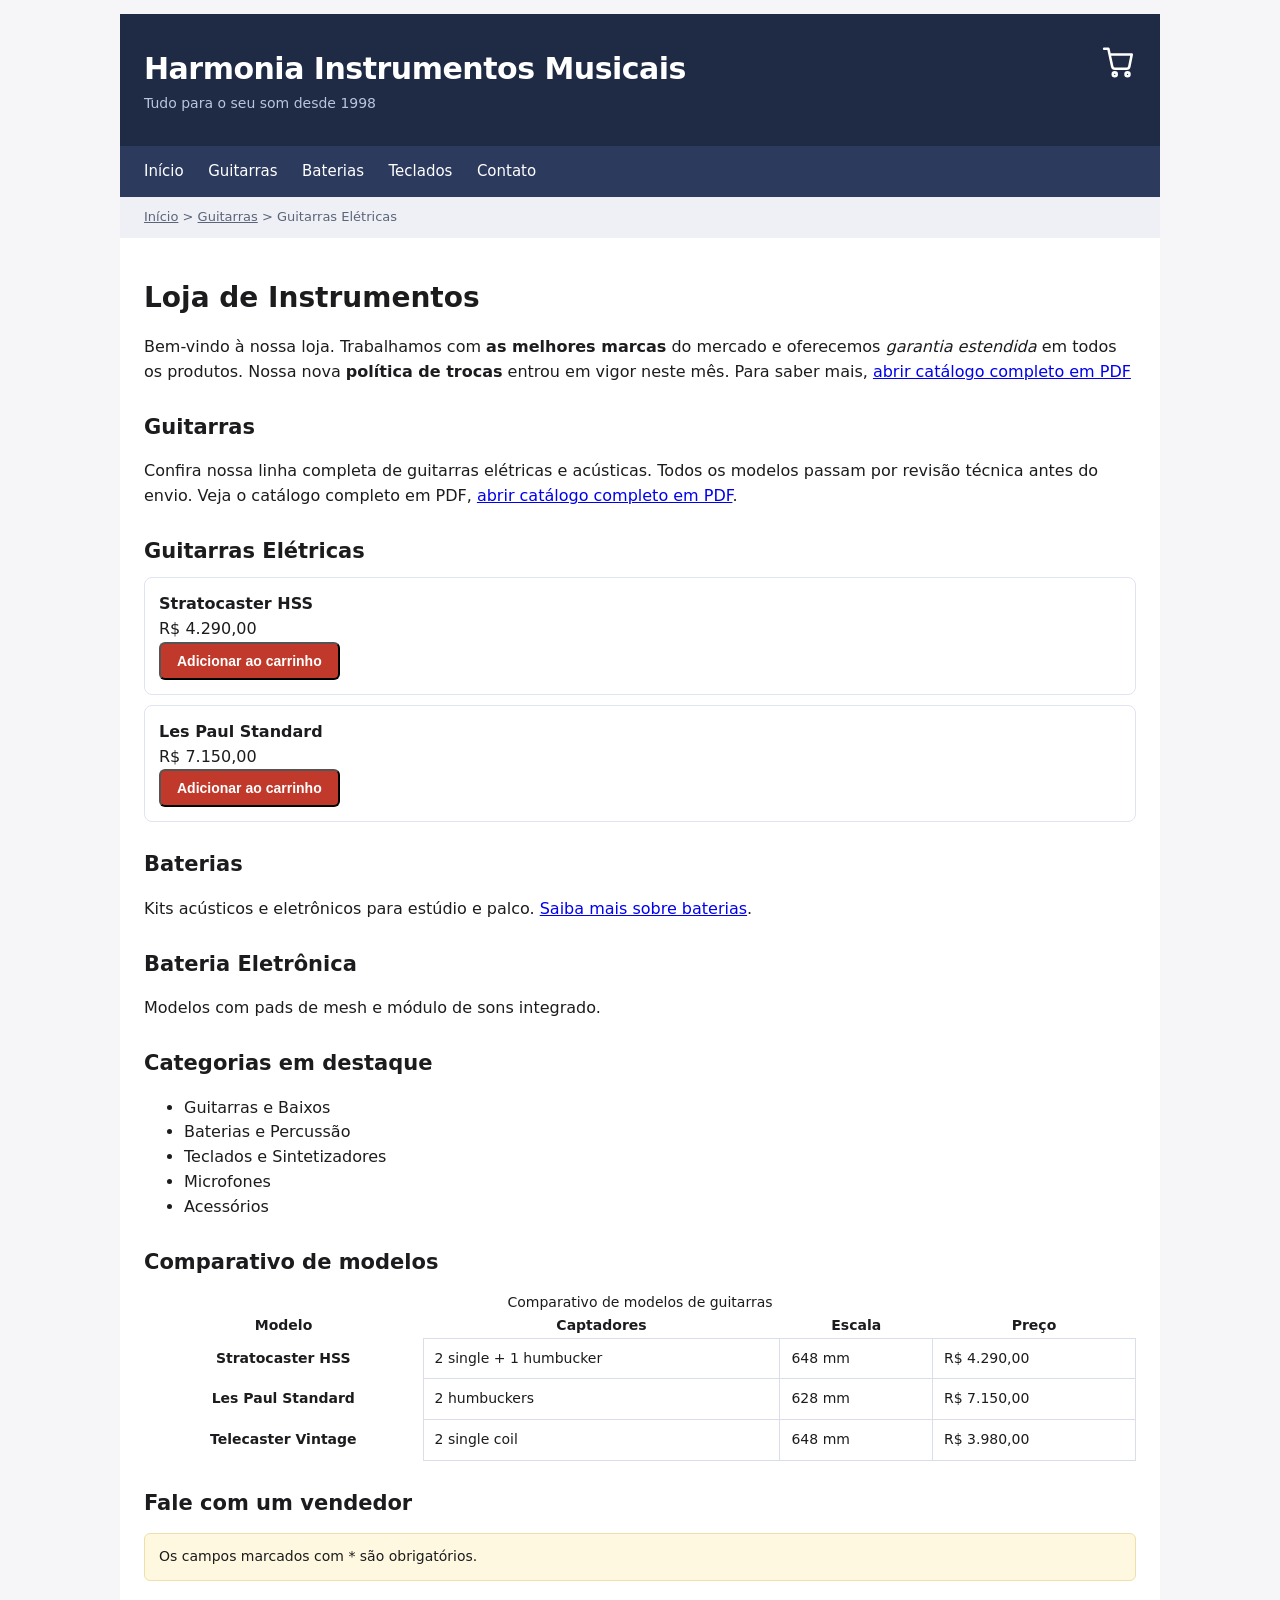
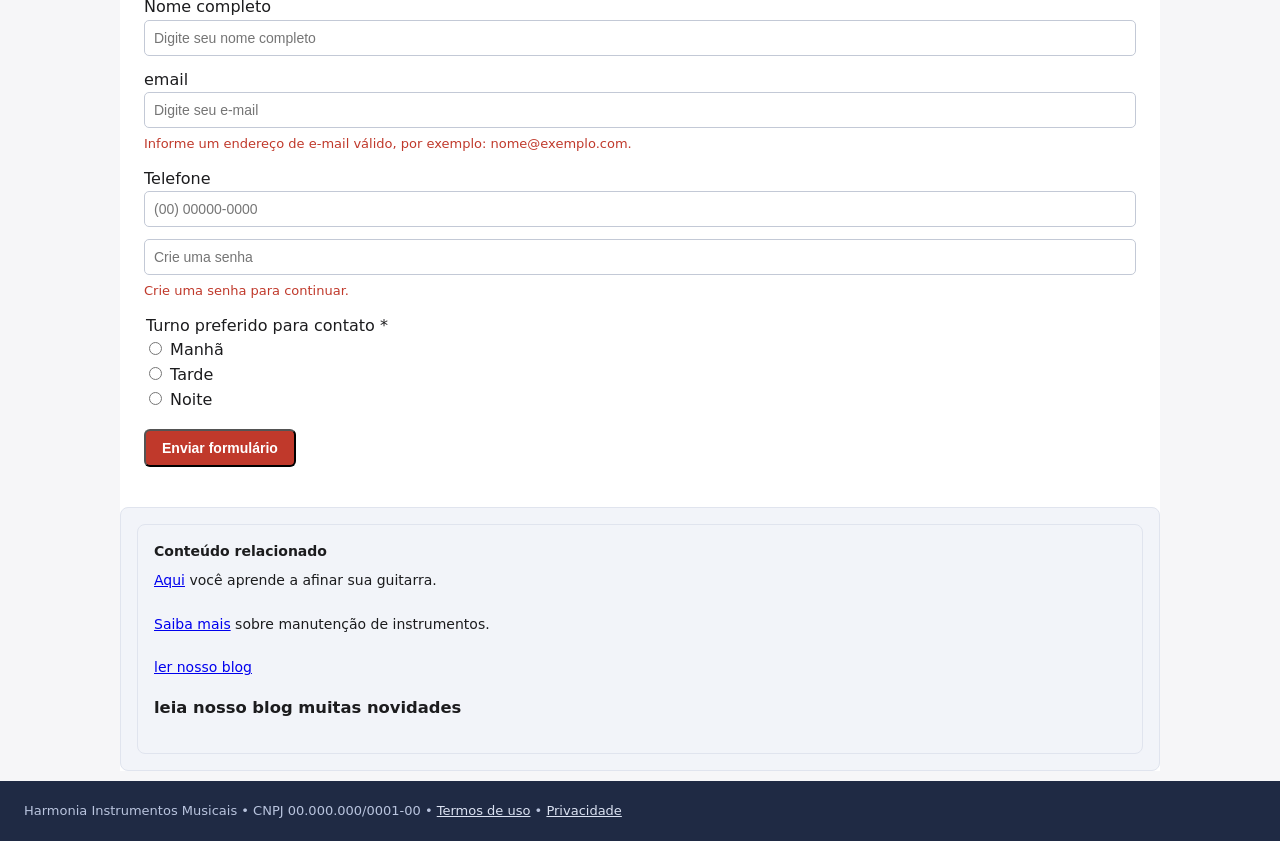
==== index.html @ 81b9721d "Update index.html" ====
<!DOCTYPE html>
<html lang="pt-BR">
<head>
<meta charset="utf-8">
<meta name="viewport" content="width=device-width, initial-scale=1">
<title>Harmonia Instrumentos Musicais</title>
<style>
  * { box-sizing: border-box; }
  body { margin:0; font-family: system-ui, "Segoe UI", Arial, sans-serif; color:#1c1c1e; background:#f6f6f8; line-height:1.55; }
  .wrap { max-width: 1040px; margin: 0 auto; background:#fff; }
  #topo { background:#1f2a44; color:#fff; padding:18px 24px; }
  .titulo-principal { font-size: 30px; font-weight: 800; letter-spacing:-.5px; }
  .subtitulo { color:#b9c4de; font-size:14px; }
  #menu { background:#2c3a5e; padding:10px 24px; }
  #menu span a { color:#fff; text-decoration:none; margin-right:20px; font-size:15px; display:inline-block; padding:4px 0; }
  #menu span a:hover { text-decoration:underline; }
  #trilha { padding:10px 24px; font-size:13px; color:#5b6478; background:#eef0f5; }
  #trilha a { color:#5b6478; }
  #miolo { display:flex; gap:28px; padding:24px; align-items:flex-start; }
  #conteudo { flex:1 1 auto; min-width:0; }
  .lateral { flex:0 0 250px; background:#f2f4f9; border:1px solid #e0e4ee; padding:16px; border-radius:8px; font-size:14px; }
  .h1-falso { font-size:28px; font-weight:800; margin:0 0 6px; }
  h3, h2, h6 { margin: 26px 0 10px; }
  h3 { font-size:21px; }
  h2 { font-size:21px; }
  h6 { font-size:17px; font-weight:700; }
  .cartao { border:1px solid #e0e4ee; border-radius:8px; padding:14px; margin:10px 0; }
  .botao { display:inline-block; background:#c0392b; color:#fff; padding:9px 16px; border-radius:6px; cursor:pointer; font-weight:600; font-size:14px; }
  table { border-collapse: collapse; width:100%; margin:14px 0; font-size:14px; }
  td { border:1px solid #d9dee9; padding:9px 11px; }
  .layout td { border:none; padding:0; vertical-align: top; }
  .cab { background:#eef0f5; font-weight:700; }
  input[type=text], input[type=email], input[type=password] { width:100%; padding:9px; border:1px solid #c3c9d6; border-radius:5px; margin-bottom:12px; font-size:14px; }
  .erro { color:#c0392b; font-size:13px; margin:-6px 0 12px; }
  #rodape { background:#1f2a44; color:#b9c4de; padding:20px 24px; font-size:13px; margin-top:10px; }
  #rodape a { color:#dbe2f2; }
  .aviso { background:#fff8e1; border:1px solid #f0dfa8; padding:12px 14px; border-radius:6px; font-size:14px; }
</style>
</head>
<body>

<div class="wrap">

<table class="layout" width="100%">
<tr>
<td>
  <header id="topo">
    <table class="layout" width="100%">
      <tr>
        <td>
          <div class="titulo-principal">Harmonia Instrumentos Musicais</div>
          <div class="subtitulo">Tudo para o seu som desde 1998</div>
        </td>
        <td align="right">
          <a href="carrinho.html">
  <img src="data:image/svg+xml,%3Csvg%20xmlns%3D%22http%3A%2F%2Fwww.w3.org%2F2000%2Fsvg%22%20viewBox%3D%220%200%2024%2024%22%20fill%3D%22none%22%20stroke%3D%22%23ffffff%22%20stroke-width%3D%221.8%22%20stroke-linecap%3D%22round%22%20stroke-linejoin%3D%22round%22%3E%3Ccircle%20cx%3D%229%22%20cy%3D%2220%22%20r%3D%221.4%22%2F%3E%3Ccircle%20cx%3D%2218%22%20cy%3D%2220%22%20r%3D%221.4%22%2F%3E%3Cpath%20d%3D%22M1.5%202h3l2.7%2012.4a2%202%200%200%200%202%201.6h8.1a2%202%200%200%200%202-1.6L21%206H6%22%2F%3E%3C%2Fsvg%3E" width="34" height="34" alt="Ir para o carrinho de compras">
</a>
        </td>
      </tr>
    </table>
  </header>

  <nav id="menu" aria-label="Navegação principal">
    <span><a href="index.html">Início</a></span>
    <span><a href="guitarras.html">Guitarras</a></span>
    <span><a href="baterias.html">Baterias</a></span>
    <span><a href="teclados.html">Teclados</a></span>
    <span><a href="contato.html">Contato</a></span>
  </nav>

  <nav id="trilha" aria-label="Trilha de navegação">
    <a href="index.html">Início</a> &gt; <a href="guitarras.html">Guitarras</a> &gt; Guitarras Elétricas
  </nav>
</td>
</tr>
</table>

<main id="miolo">
  <div id="conteudo">

    <h1 class="h1-falso">Loja de Instrumentos</h1>

<p>
  Bem-vindo à nossa loja. Trabalhamos com <strong>as melhores marcas</strong> do mercado e oferecemos
  <em>garantia estendida</em> em todos os produtos. Nossa nova
  <strong>política de trocas</strong> entrou em vigor neste mês.
  Para saber mais, <a href="catalogo.pdf" target="_blank">abrir catálogo completo em PDF</a>
</p>

<h2>Guitarras</h2>

<p>
  Confira nossa linha completa de guitarras elétricas e acústicas. Todos os modelos passam por
  revisão técnica antes do envio. Veja o catálogo completo em PDF,
  <a href="catalogo.pdf" target="_blank">abrir catálogo completo em PDF</a>.
</p>

<h3>Guitarras Elétricas</h3>

    <div class="cartao">
      <b>Stratocaster HSS</b><br>
      R$ 4.290,00<br>
      <button type="button" class="botao" onclick="adicionarCarrinho(101)">
  Adicionar ao carrinho
</button>
    </div>

    <div class="cartao">
      <b>Les Paul Standard</b><br>
      R$ 7.150,00<br>
      <button type="button" class="botao" onclick="adicionarCarrinho(102)">
  Adicionar ao carrinho
</button>
    </div>

    <h2>Baterias</h2>

<p>
  Kits acústicos e eletrônicos para estúdio e palco.
  <a href="baterias.html">Saiba mais sobre baterias</a>.
</p>

<h3>Bateria Eletrônica</h3>

<p>Modelos com pads de mesh e módulo de sons integrado.</p>

<h2>Categorias em destaque</h2>

    <ul class="lista-falsa">
  <li>Guitarras e Baixos</li>
  <li>Baterias e Percussão</li>
  <li>Teclados e Sintetizadores</li>
  <li>Microfones</li>
  <li>Acessórios</li>
</ul>

   <h2>Comparativo de modelos</h2>

    <table>
  <caption>Comparativo de modelos de guitarras</caption>
  <thead>
    <tr>
      <th scope="col">Modelo</th>
      <th scope="col">Captadores</th>
      <th scope="col">Escala</th>
      <th scope="col">Preço</th>
    </tr>
  </thead>
  <tbody>
      <tr>
  <th scope="row">Stratocaster HSS</th>
  <td>2 single + 1 humbucker</td>
  <td>648 mm</td>
  <td>R$ 4.290,00</td>
</tr>
      <tr>
  <th scope="row">Les Paul Standard</th>
  <td>2 humbuckers</td>
  <td>628 mm</td>
  <td>R$ 7.150,00</td>
</tr>

<tr>
  <th scope="row">Telecaster Vintage</th>
  <td>2 single coil</td>
  <td>648 mm</td>
  <td>R$ 3.980,00</td>
</tr>
    </tbody>
</table>

    <h2>Fale com um vendedor</h2>

    <p class="aviso">
  Os campos marcados com <span aria-hidden="true">*</span> são obrigatórios.
</p>
    <form action="/enviar" method="post">

      <label for="nome">Nome completo</label>
<input
  type="text"
  id="nome"
  name="nome"
  placeholder="Digite seu nome completo"
  required
>
     <label for="email">email</label>
<input
  type="email"
  id="email"
  name="email"
  placeholder="Digite seu e-mail"
  required
  aria-describedby="erro-email"
>

<div class="erro" id="erro-email">
  Informe um endereço de e-mail válido, por exemplo: nome@exemplo.com.
</div>
      <label for="telefone">Telefone</label>
<input
  type="text"
  id="telefone"
  name="telefone"
  placeholder="(00) 00000-0000"
>
<input
  type="password"
  id="senha"
  name="senha"
  placeholder="Crie uma senha"
  required
  aria-describedby="erro-senha"
>

<div class="erro" id="erro-senha">
  Crie uma senha para continuar.
</div>

      <legend>Turno preferido para contato *</legend>

  <label>
    <input type="radio" name="turno" id="manha" value="manha" required>
    Manhã
  </label>

  <br>

  <label>
    <input type="radio" name="turno" id="tarde" value="tarde">
    Tarde
  </label>

  <br>

  <label>
    <input type="radio" name="turno" id="noite" value="noite">
    Noite
  </label>
</fieldset>


      <p>
  <button type="submit" class="botao">Enviar formulário</button>
</p>

    </form>

  </main>

  <aside class="lateral">
    <aside class="lateral">
    <div style="font-weight:700; margin-bottom:8px;">Conteúdo relacionado</div>
    <a href="afinacao.html">Aqui</a> você aprende a afinar sua guitarra.<br><br>
    <a href="manutencao.html">Saiba mais</a> sobre manutenção de instrumentos.<br><br>
    <a href="blog.html" target="_blank">ler nosso blog</a><h1>leia nosso blog muitas novidades</h1>
     
  </aside>

</div>

</div>

<div id="rodape">
  Harmonia Instrumentos Musicais &bull; CNPJ 00.000.000/0001-00 &bull;
  <a href="termos.html">Termos de uso</a> &bull;
  <a href="privacidade.html">Privacidade</a>
</div>

</div>

</body>
</html>
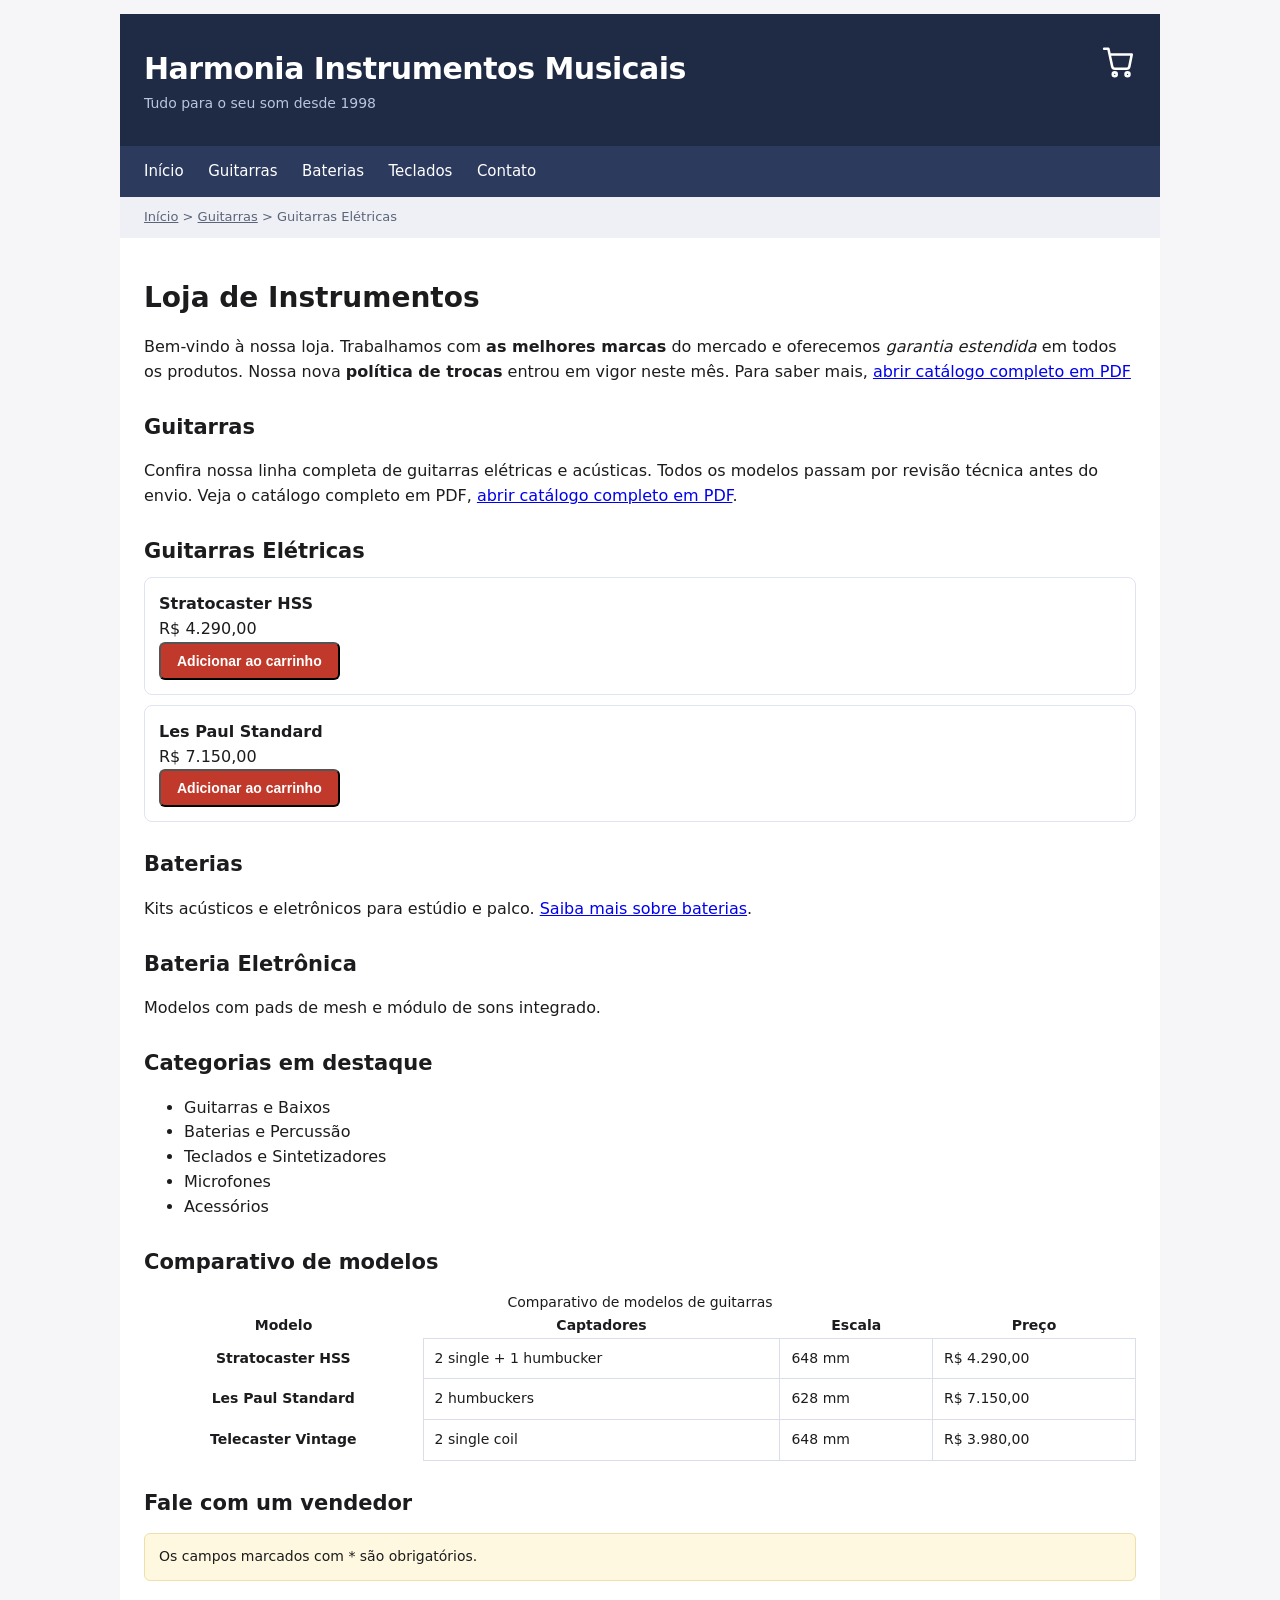
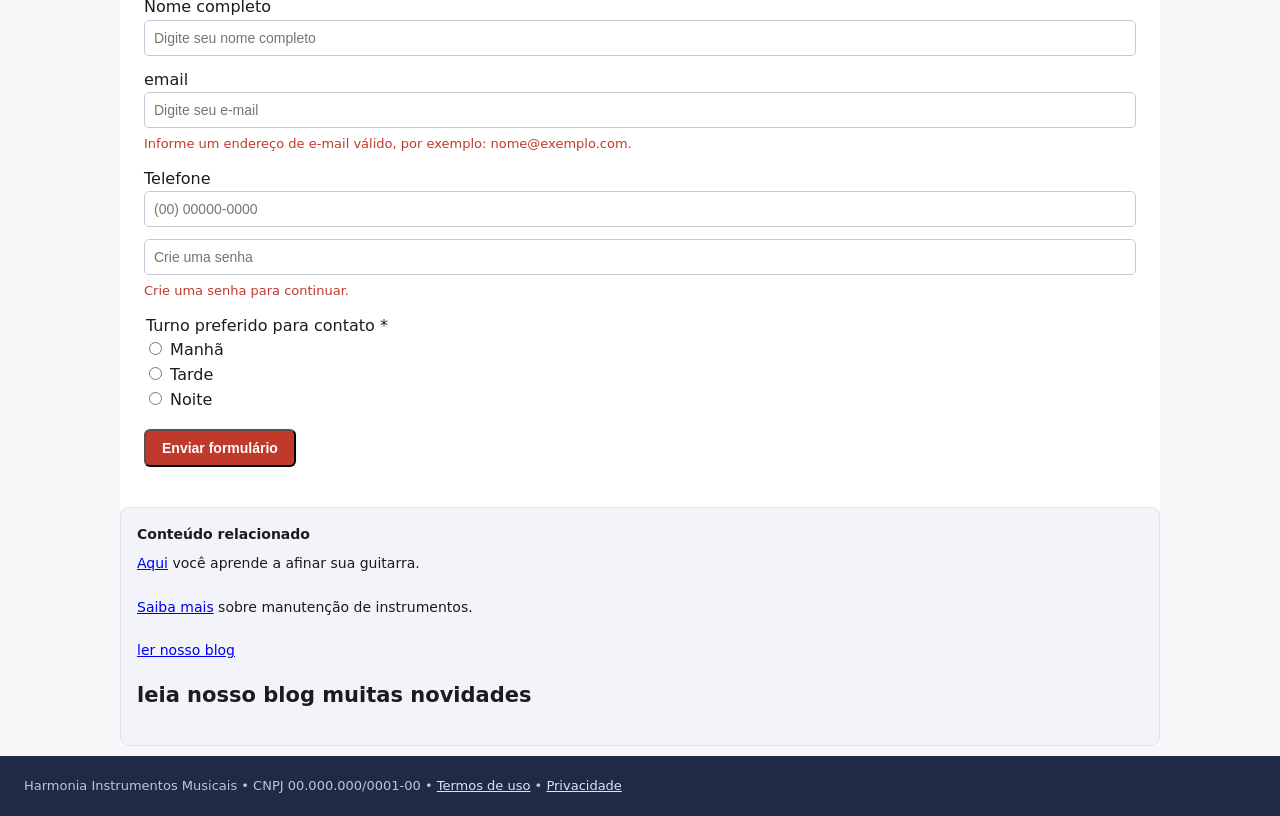
==== commit 2a525f2f: "Update index.html" ====
--- a/index.html
+++ b/index.html
@@ -249,7 +249,6 @@
   </main>
 
   <aside class="lateral">
-    <aside class="lateral">
     <div style="font-weight:700; margin-bottom:8px;">Conteúdo relacionado</div>
     <a href="afinacao.html">Aqui</a> você aprende a afinar sua guitarra.<br><br>
     <a href="manutencao.html">Saiba mais</a> sobre manutenção de instrumentos.<br><br>
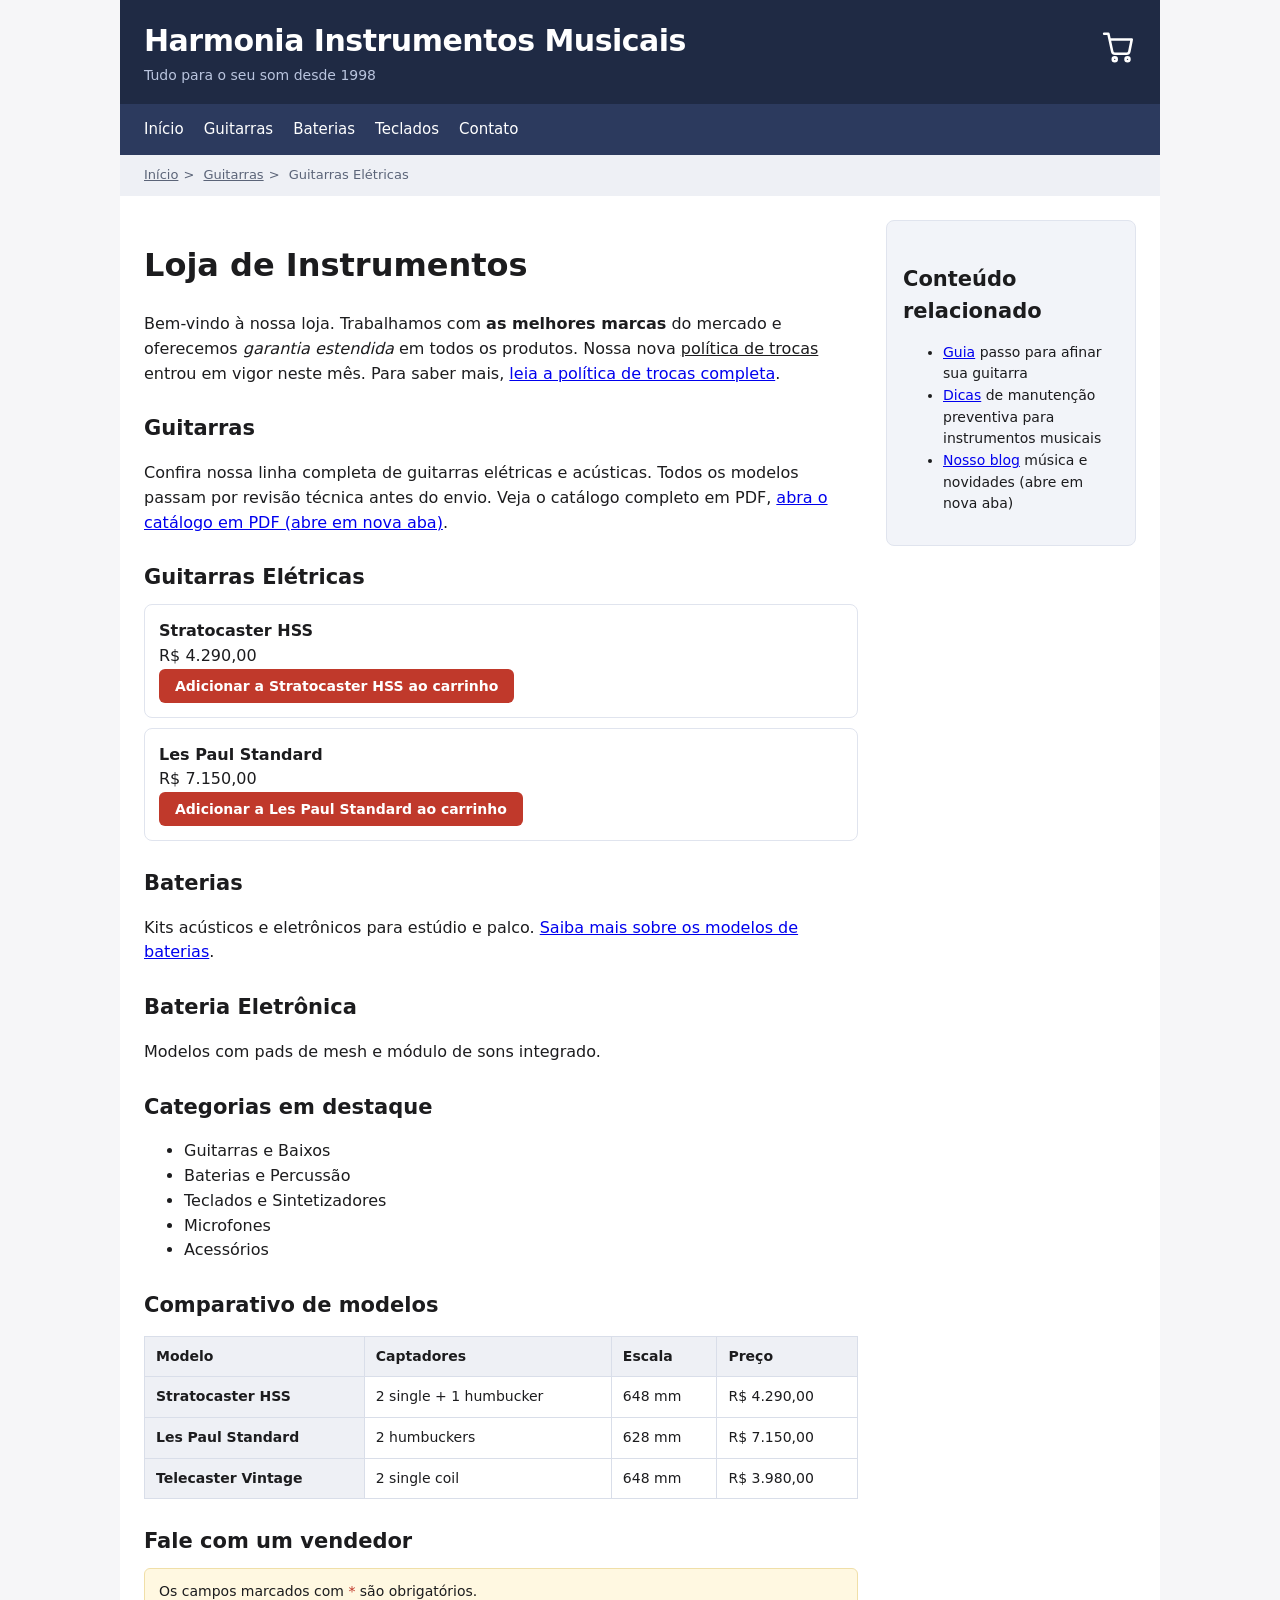
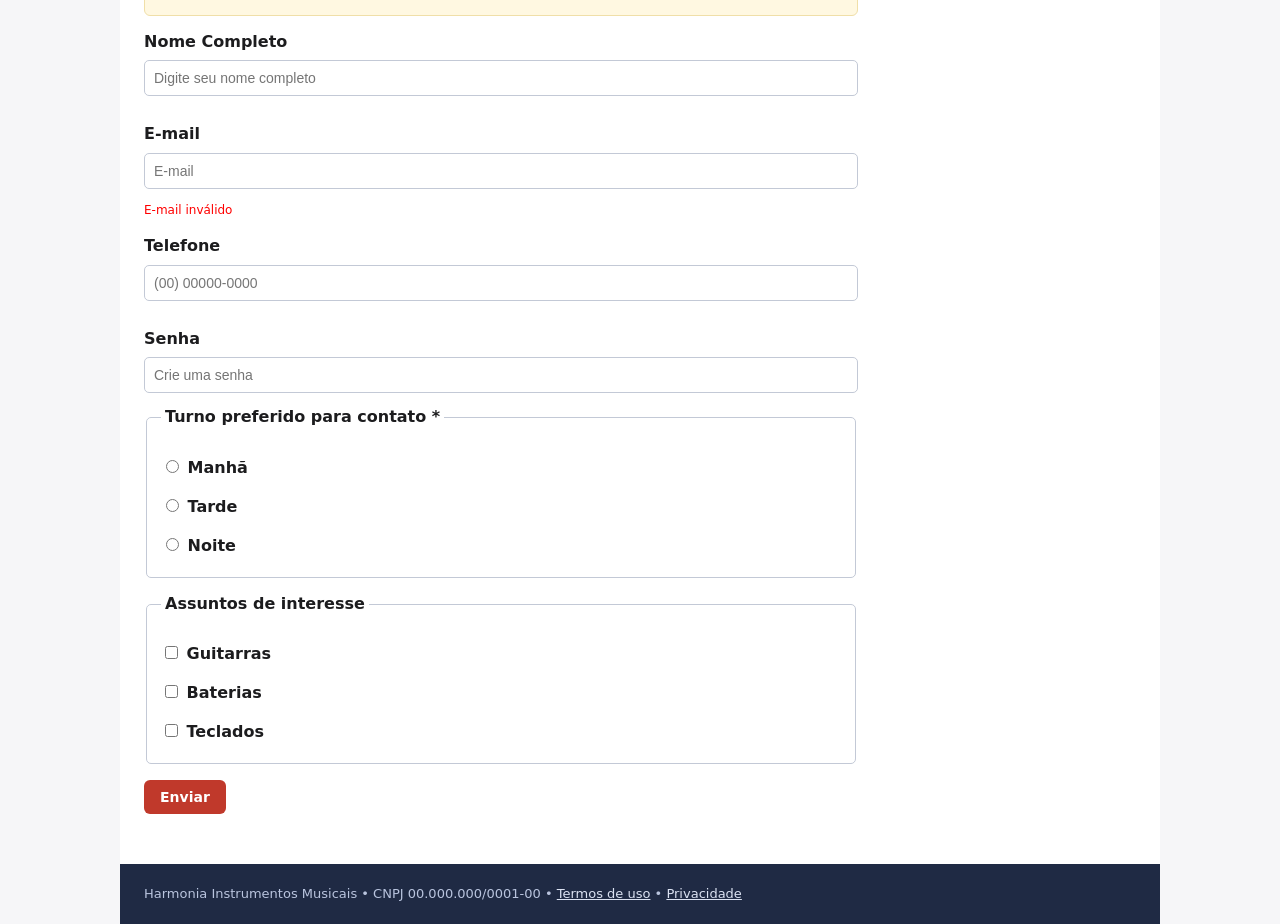
==== commit 8460f1ea: "mudança geral" ====
--- a/index.html
+++ b/index.html
@@ -7,13 +7,22 @@
 <style>
   * { box-sizing: border-box; }
   body { margin:0; font-family: system-ui, "Segoe UI", Arial, sans-serif; color:#1c1c1e; background:#f6f6f8; line-height:1.55; }
+  .skip-link { position:absolute; left:-9999px; top:0; background:#1f2a44; color:#fff; padding:10px 16px; z-index:100; border-radius:0 0 6px 0; }
+  .skip-link:focus { left: 10px; background: #fff; color: #000; padding: 10px 16px; z-index: 1000; border: 2px solid #000;}
+  .topo-flex { display: flex; justify-content: space-between; align-items: center; }
+  #menu ul { list-style: none; margin: 0; padding: 0; display: flex; flex-wrap: wrap; }
+  #menu li { margin-right: 20px; }
+  #trilha ol { list-style: none; margin: 0; padding: 0; display: flex; flex-wrap: wrap; }
+  #trilha li + li::before { content: " > "; padding: 0 5px; color: #5b6478; }
+  th, td { border:1px solid #d9dee9; padding:9px 11px; text-align:left; }
+  th.cab { background:#eef0f5; font-weight:700; }
   .wrap { max-width: 1040px; margin: 0 auto; background:#fff; }
   #topo { background:#1f2a44; color:#fff; padding:18px 24px; }
   .titulo-principal { font-size: 30px; font-weight: 800; letter-spacing:-.5px; }
   .subtitulo { color:#b9c4de; font-size:14px; }
   #menu { background:#2c3a5e; padding:10px 24px; }
-  #menu span a { color:#fff; text-decoration:none; margin-right:20px; font-size:15px; display:inline-block; padding:4px 0; }
-  #menu span a:hover { text-decoration:underline; }
+  #menu a { color: #fff; text-decoration: none; font-size: 15px; display: inline-block; padding: 4px 0; }
+  #menu a:hover { text-decoration: underline; }
   #trilha { padding:10px 24px; font-size:13px; color:#5b6478; background:#eef0f5; }
   #trilha a { color:#5b6478; }
   #miolo { display:flex; gap:28px; padding:24px; align-items:flex-start; }
@@ -25,246 +34,211 @@
   h2 { font-size:21px; }
   h6 { font-size:17px; font-weight:700; }
   .cartao { border:1px solid #e0e4ee; border-radius:8px; padding:14px; margin:10px 0; }
-  .botao { display:inline-block; background:#c0392b; color:#fff; padding:9px 16px; border-radius:6px; cursor:pointer; font-weight:600; font-size:14px; }
+  .botao { display:inline-block; background:#c0392b; color:#fff; padding:9px 16px; border-radius:6px; cursor:pointer; font-weight:600; font-size:14px; border: none; font-family: inherit; }
   table { border-collapse: collapse; width:100%; margin:14px 0; font-size:14px; }
   td { border:1px solid #d9dee9; padding:9px 11px; }
-  .layout td { border:none; padding:0; vertical-align: top; }
   .cab { background:#eef0f5; font-weight:700; }
   input[type=text], input[type=email], input[type=password] { width:100%; padding:9px; border:1px solid #c3c9d6; border-radius:5px; margin-bottom:12px; font-size:14px; }
   .erro { color:#c0392b; font-size:13px; margin:-6px 0 12px; }
   #rodape { background:#1f2a44; color:#b9c4de; padding:20px 24px; font-size:13px; margin-top:10px; }
   #rodape a { color:#dbe2f2; }
   .aviso { background:#fff8e1; border:1px solid #f0dfa8; padding:12px 14px; border-radius:6px; font-size:14px; }
+  ul.produtos-lista { list-style: none; padding: 0; margin: 0; }
+  label { font-weight:600; margin:14px 0 6px; display:block; }
+  fieldset { border:1px solid #c3c9d6; border-radius:5px; padding:12px 14px; margin-bottom:14px; }
+  legend { font-weight:600; padding:0 4px; }
+  .erro-msg { color: red; font-size: 12px; display: none; }
+  input:invalid + .erro-msg { display: block }
+
 </style>
 </head>
 <body>
 
+<a class="skip-link" href="#conteudo-principal">Pular para o conteúdo principal</a>
+
 <div class="wrap">
-
-<table class="layout" width="100%">
-<tr>
-<td>
   <header id="topo">
-    <table class="layout" width="100%">
-      <tr>
-        <td>
-          <div class="titulo-principal">Harmonia Instrumentos Musicais</div>
-          <div class="subtitulo">Tudo para o seu som desde 1998</div>
-        </td>
-        <td align="right">
-          <a href="carrinho.html">
-  <img src="data:image/svg+xml,%3Csvg%20xmlns%3D%22http%3A%2F%2Fwww.w3.org%2F2000%2Fsvg%22%20viewBox%3D%220%200%2024%2024%22%20fill%3D%22none%22%20stroke%3D%22%23ffffff%22%20stroke-width%3D%221.8%22%20stroke-linecap%3D%22round%22%20stroke-linejoin%3D%22round%22%3E%3Ccircle%20cx%3D%229%22%20cy%3D%2220%22%20r%3D%221.4%22%2F%3E%3Ccircle%20cx%3D%2218%22%20cy%3D%2220%22%20r%3D%221.4%22%2F%3E%3Cpath%20d%3D%22M1.5%202h3l2.7%2012.4a2%202%200%200%200%202%201.6h8.1a2%202%200%200%200%202-1.6L21%206H6%22%2F%3E%3C%2Fsvg%3E" width="34" height="34" alt="Ir para o carrinho de compras">
-</a>
-        </td>
-      </tr>
-    </table>
+    <div class="topo-flex">
+      <div>
+        <div class="titulo-principal">Harmonia Instrumentos Musicais</div>
+        <div class="subtitulo">Tudo para o seu som desde 1998</div>
+      </div>
+      <div>
+        <a href="carrinho.html" aria-label="Carrinho de compras">
+          <img src="data:image/svg+xml,%3Csvg%20xmlns%3D%22http%3A%2F%2Fwww.w3.org%2F2000%2Fsvg%22%20viewBox%3D%220%200%2024%2024%22%20fill%3D%22none%22%20stroke%3D%22%23ffffff%22%20stroke-width%3D%221.8%22%20stroke-linecap%3D%22round%22%20stroke-linejoin%3D%22round%22%3E%3Ccircle%20cx%3D%229%22%20cy%3D%2220%22%20r%3D%221.4%22%2F%3E%3Ccircle%20cx%3D%2218%22%20cy%3D%2220%22%20r%3D%221.4%22%2F%3E%3Cpath%20d%3D%22M1.5%202h3l2.7%2012.4a2%202%200%200%200%202%201.6h8.1a2%202%200%200%200%202-1.6L21%206H6%22%2F%3E%3C%2Fsvg%3E" width="34" height="34" alt="Ir para o carrinho de compras">
+        </a>
+      </div>
+    </div>
   </header>
 
-  <nav id="menu" aria-label="Navegação principal">
-    <span><a href="index.html">Início</a></span>
-    <span><a href="guitarras.html">Guitarras</a></span>
-    <span><a href="baterias.html">Baterias</a></span>
-    <span><a href="teclados.html">Teclados</a></span>
-    <span><a href="contato.html">Contato</a></span>
+  <nav id="menu" aria-label="Navegação Principal">
+    <ul>
+      <li><a href="index.html">Início</a></li>
+      <li><a href="guitarras.html">Guitarras</a></li>
+      <li><a href="baterias.html">Baterias</a></li>
+      <li><a href="teclados.html">Teclados</a></li>
+      <li><a href="contato.html">Contato</a></li>
+    </ul>
   </nav>
 
   <nav id="trilha" aria-label="Trilha de navegação">
-    <a href="index.html">Início</a> &gt; <a href="guitarras.html">Guitarras</a> &gt; Guitarras Elétricas
+    <ol>
+      <li><a href="index.html">Início</a></li>
+      <li><a href="guitarras.html">Guitarras</a></li>
+      <li aria-current="page">Guitarras Elétricas</li>
+    </ol>
   </nav>
-</td>
-</tr>
-</table>
-
-<main id="miolo">
-  <div id="conteudo">
-
-    <h1 class="h1-falso">Loja de Instrumentos</h1>
-
-<p>
-  Bem-vindo à nossa loja. Trabalhamos com <strong>as melhores marcas</strong> do mercado e oferecemos
-  <em>garantia estendida</em> em todos os produtos. Nossa nova
-  <strong>política de trocas</strong> entrou em vigor neste mês.
-  Para saber mais, <a href="catalogo.pdf" target="_blank">abrir catálogo completo em PDF</a>
-</p>
-
-<h2>Guitarras</h2>
-
-<p>
-  Confira nossa linha completa de guitarras elétricas e acústicas. Todos os modelos passam por
-  revisão técnica antes do envio. Veja o catálogo completo em PDF,
-  <a href="catalogo.pdf" target="_blank">abrir catálogo completo em PDF</a>.
-</p>
-
-<h3>Guitarras Elétricas</h3>
-
-    <div class="cartao">
-      <b>Stratocaster HSS</b><br>
-      R$ 4.290,00<br>
-      <button type="button" class="botao" onclick="adicionarCarrinho(101)">
-  Adicionar ao carrinho
-</button>
-    </div>
-
-    <div class="cartao">
-      <b>Les Paul Standard</b><br>
-      R$ 7.150,00<br>
-      <button type="button" class="botao" onclick="adicionarCarrinho(102)">
-  Adicionar ao carrinho
-</button>
-    </div>
+
+<div id="miolo">
+
+  <main id="conteudo-principal" tabindex="1">
+
+    <h1>Loja de Instrumentos</h1>
+
+    <p>
+      Bem-vindo à nossa loja. Trabalhamos com <strong>as melhores marcas</strong> do mercado e oferecemos
+      <em>garantia estendida</em> em todos os produtos. Nossa nova <u>política de trocas</u> entrou em vigor
+      neste mês. Para saber mais, <a href="politica.html">leia a política de trocas completa</a>.
+    </p>
+
+    <h2>Guitarras</h2>
+
+    <p>
+      Confira nossa linha completa de guitarras elétricas e acústicas. Todos os modelos passam por
+      revisão técnica antes do envio. Veja o catálogo completo em PDF,
+      <a href="catalogo.pdf" target="_blank" rel="noopener noreferrer">abra o catálogo em PDF (abre em nova aba)</a>.
+    </p>
+
+    <h3>Guitarras Elétricas</h3>
+
+    <ul class="produtos-lista">
+      <li class="cartao">
+        <strong>Stratocaster HSS</strong><br>
+        R$ 4.290,00<br>
+        <button type="button" class="botao" onclick="adicionarCarrinho(101)">Adicionar a Stratocaster HSS ao carrinho</button>
+      </li>
+      <li class="cartao">
+        <strong>Les Paul Standard</strong><br>
+        R$ 7.150,00<br>
+        <button type="button" class="botao" onclick="adicionarCarrinho(102)">Adicionar a Les Paul Standard ao carrinho</button>
+      </li>
+     </ul>
 
     <h2>Baterias</h2>
 
-<p>
-  Kits acústicos e eletrônicos para estúdio e palco.
-  <a href="baterias.html">Saiba mais sobre baterias</a>.
-</p>
-
-<h3>Bateria Eletrônica</h3>
-
-<p>Modelos com pads de mesh e módulo de sons integrado.</p>
-
-<h2>Categorias em destaque</h2>
-
-    <ul class="lista-falsa">
-  <li>Guitarras e Baixos</li>
-  <li>Baterias e Percussão</li>
-  <li>Teclados e Sintetizadores</li>
-  <li>Microfones</li>
-  <li>Acessórios</li>
-</ul>
-
-   <h2>Comparativo de modelos</h2>
+    <p>Kits acústicos e eletrônicos para estúdio e palco. <a href="baterias.html">Saiba mais sobre os modelos de baterias</a>.</p>
+
+    <h3>Bateria Eletrônica</h3>
+
+    <p>Modelos com pads de mesh e módulo de sons integrado.</p>
+
+    <h2>Categorias em destaque</h2>
+
+    <ul class="destaques-lista">
+      <li>Guitarras e Baixos</li>
+      <li>Baterias e Percussão</li>
+      <li>Teclados e Sintetizadores</li>
+      <li>Microfones</li>
+      <li>Acessórios</li>
+    </ul>
+
+    <h2>Comparativo de modelos</h2>
 
     <table>
-  <caption>Comparativo de modelos de guitarras</caption>
-  <thead>
-    <tr>
-      <th scope="col">Modelo</th>
-      <th scope="col">Captadores</th>
-      <th scope="col">Escala</th>
-      <th scope="col">Preço</th>
-    </tr>
-  </thead>
-  <tbody>
-      <tr>
-  <th scope="row">Stratocaster HSS</th>
-  <td>2 single + 1 humbucker</td>
-  <td>648 mm</td>
-  <td>R$ 4.290,00</td>
-</tr>
-      <tr>
-  <th scope="row">Les Paul Standard</th>
-  <td>2 humbuckers</td>
-  <td>628 mm</td>
-  <td>R$ 7.150,00</td>
-</tr>
-
-<tr>
-  <th scope="row">Telecaster Vintage</th>
-  <td>2 single coil</td>
-  <td>648 mm</td>
-  <td>R$ 3.980,00</td>
-</tr>
+    <thead>
+      <tr>
+        <th scope="col" class="cab">Modelo</th>
+        <th scope="col" class="cab">Captadores</th>
+        <th scope="col" class="cab">Escala</th>
+        <th scope="col" class="cab">Preço</th>
+      </tr>
+    </thead>
+    <tbody>
+      <tr>
+        <th scope="row" class="cab">Stratocaster HSS</th>
+        <td>2 single + 1 humbucker</td>
+        <td>648 mm</td>
+        <td>R$ 4.290,00</td>
+      </tr>
+      <tr>
+        <th scope="row" class="cab">Les Paul Standard</th>
+        <td>2 humbuckers</td>
+        <td>628 mm</td>
+        <td>R$ 7.150,00</td>
+      </tr>
+      <tr>
+        <th scope="row" class="cab">Telecaster Vintage</th>
+        <td>2 single coil</td>
+        <td>648 mm</td>
+        <td>R$ 3.980,00</td>
+      </tr>
     </tbody>
-</table>
+  </table>
 
     <h2>Fale com um vendedor</h2>
 
-    <p class="aviso">
-  Os campos marcados com <span aria-hidden="true">*</span> são obrigatórios.
-</p>
+    <div class="aviso">Os campos marcados com <span style="color:#c0392b">*</span> são obrigatórios.</div>
+
     <form action="/enviar" method="post">
 
-      <label for="nome">Nome completo</label>
-<input
-  type="text"
-  id="nome"
-  name="nome"
-  placeholder="Digite seu nome completo"
-  required
->
-     <label for="email">email</label>
-<input
-  type="email"
-  id="email"
-  name="email"
-  placeholder="Digite seu e-mail"
-  required
-  aria-describedby="erro-email"
->
-
-<div class="erro" id="erro-email">
-  Informe um endereço de e-mail válido, por exemplo: nome@exemplo.com.
+      <label for="nome">Nome Completo</label>
+      <input type="text" id="nome" name="nome" placeholder="Digite seu nome completo" required>
+
+      <label for="email">E-mail</label>
+      <input type="email" id="email" name="email" placeholder="E-mail" required>
+      <span class="erro-msg">E-mail inválido</span>
+
+      <label for="telefone">Telefone</label>
+      <input type="text" id="telefone" name="telefone" placeholder="(00) 00000-0000">
+      <span class="erro-msg">Telefone inválido</span>
+     
+      <label for="senha">Senha</label>
+      <input type="password" id="senha" name="senha" placeholder="Crie uma senha">
+     
+      <fieldset>
+        <legend>Turno preferido para contato *</legend>
+        <label for="manha"><input type="radio" name="turno" id="manha" value="manha" required> Manhã</label>
+        <label for="tarde"><input type="radio" name="turno" id="tarde" value="tarde"> Tarde</label>
+        <label for="noite"><input type="radio" name="turno" id="noite" value="noite"> Noite</label>
+      </fieldset>
+
+      <fieldset>
+        <legend>Assuntos de interesse</legend>
+        <label for="i1"><input type="checkbox" name="int" id="i1"> Guitarras</label>
+        <label for="i2"><input type="checkbox" name="int" id="i2"> Baterias</label>
+        <label for="i3"><input type="checkbox" name="int" id="i3"> Teclados</label>
+      </fieldset>
+
+      <p><button type="submit" class="botao">Enviar</button></p>
+
+    </form>
+
+  </main>
+
+  <aside class="lateral" aria-labelledby="titulo-relacionado">
+  <h2 id="titulo-relacionado">Conteúdo relacionado</h2>
+  <ul class="lateral-lista">
+    <li>
+      <a href="afinacao.html">Guia</a> <a>passo para afinar sua guitarra</a>
+    </li>
+    <li>
+      <a href="manutencao.html">Dicas</a> <a>de manutenção preventiva para instrumentos musicais</a>
+    </li>
+    <li>
+      <a href="blog.html" target="_blank" rel="noopener noreferrer">
+        Nosso blog</a> <a> música e novidades <span class="sr-only">(abre em nova aba)</span>
+      </a>
+    </li>
+  </ul>
+</aside>
+
 </div>
-      <label for="telefone">Telefone</label>
-<input
-  type="text"
-  id="telefone"
-  name="telefone"
-  placeholder="(00) 00000-0000"
->
-<input
-  type="password"
-  id="senha"
-  name="senha"
-  placeholder="Crie uma senha"
-  required
-  aria-describedby="erro-senha"
->
-
-<div class="erro" id="erro-senha">
-  Crie uma senha para continuar.
-</div>
-
-      <legend>Turno preferido para contato *</legend>
-
-  <label>
-    <input type="radio" name="turno" id="manha" value="manha" required>
-    Manhã
-  </label>
-
-  <br>
-
-  <label>
-    <input type="radio" name="turno" id="tarde" value="tarde">
-    Tarde
-  </label>
-
-  <br>
-
-  <label>
-    <input type="radio" name="turno" id="noite" value="noite">
-    Noite
-  </label>
-</fieldset>
-
-
-      <p>
-  <button type="submit" class="botao">Enviar formulário</button>
-</p>
-
-    </form>
-
-  </main>
-
-  <aside class="lateral">
-    <div style="font-weight:700; margin-bottom:8px;">Conteúdo relacionado</div>
-    <a href="afinacao.html">Aqui</a> você aprende a afinar sua guitarra.<br><br>
-    <a href="manutencao.html">Saiba mais</a> sobre manutenção de instrumentos.<br><br>
-    <a href="blog.html" target="_blank">ler nosso blog</a><h1>leia nosso blog muitas novidades</h1>
-     
-  </aside>
-
-</div>
-
-</div>
-
-<div id="rodape">
+
+<footer id="rodape">
   Harmonia Instrumentos Musicais &bull; CNPJ 00.000.000/0001-00 &bull;
   <a href="termos.html">Termos de uso</a> &bull;
   <a href="privacidade.html">Privacidade</a>
-</div>
+</footer>
 
 </div>
 
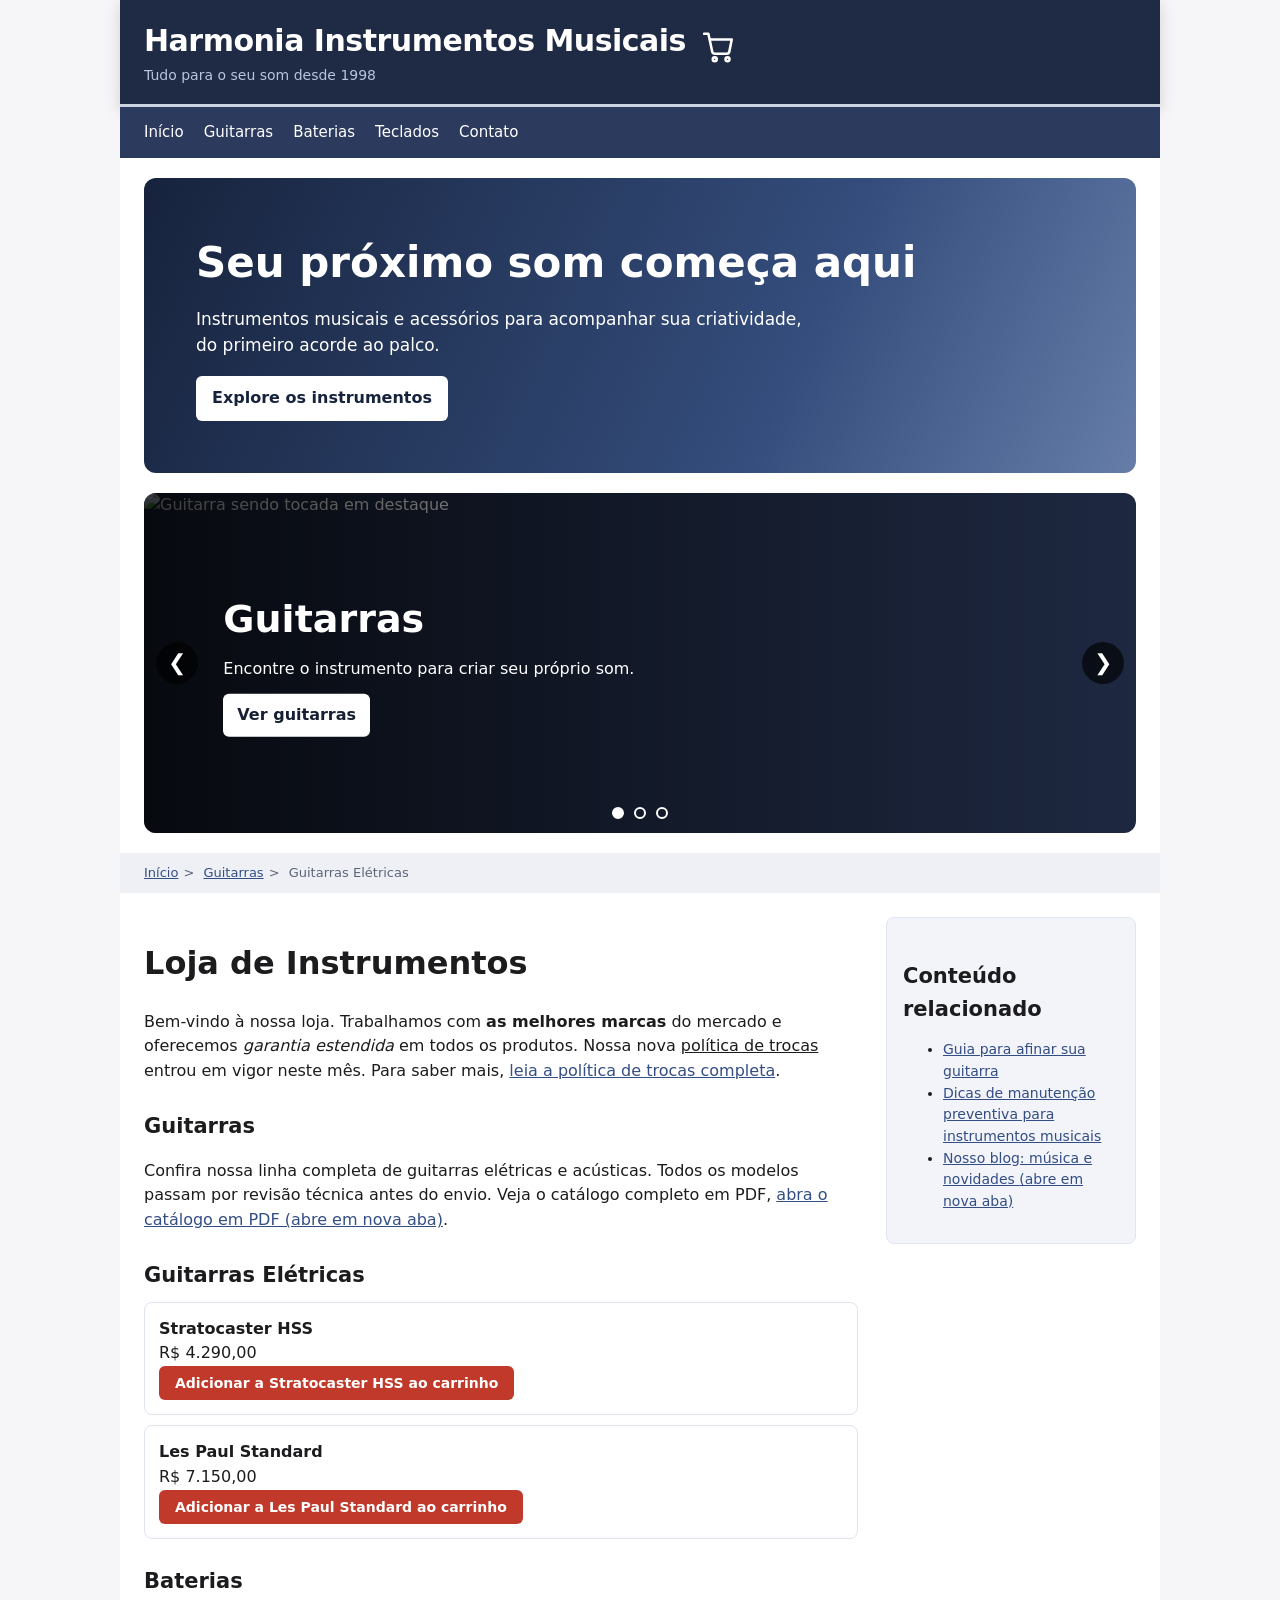
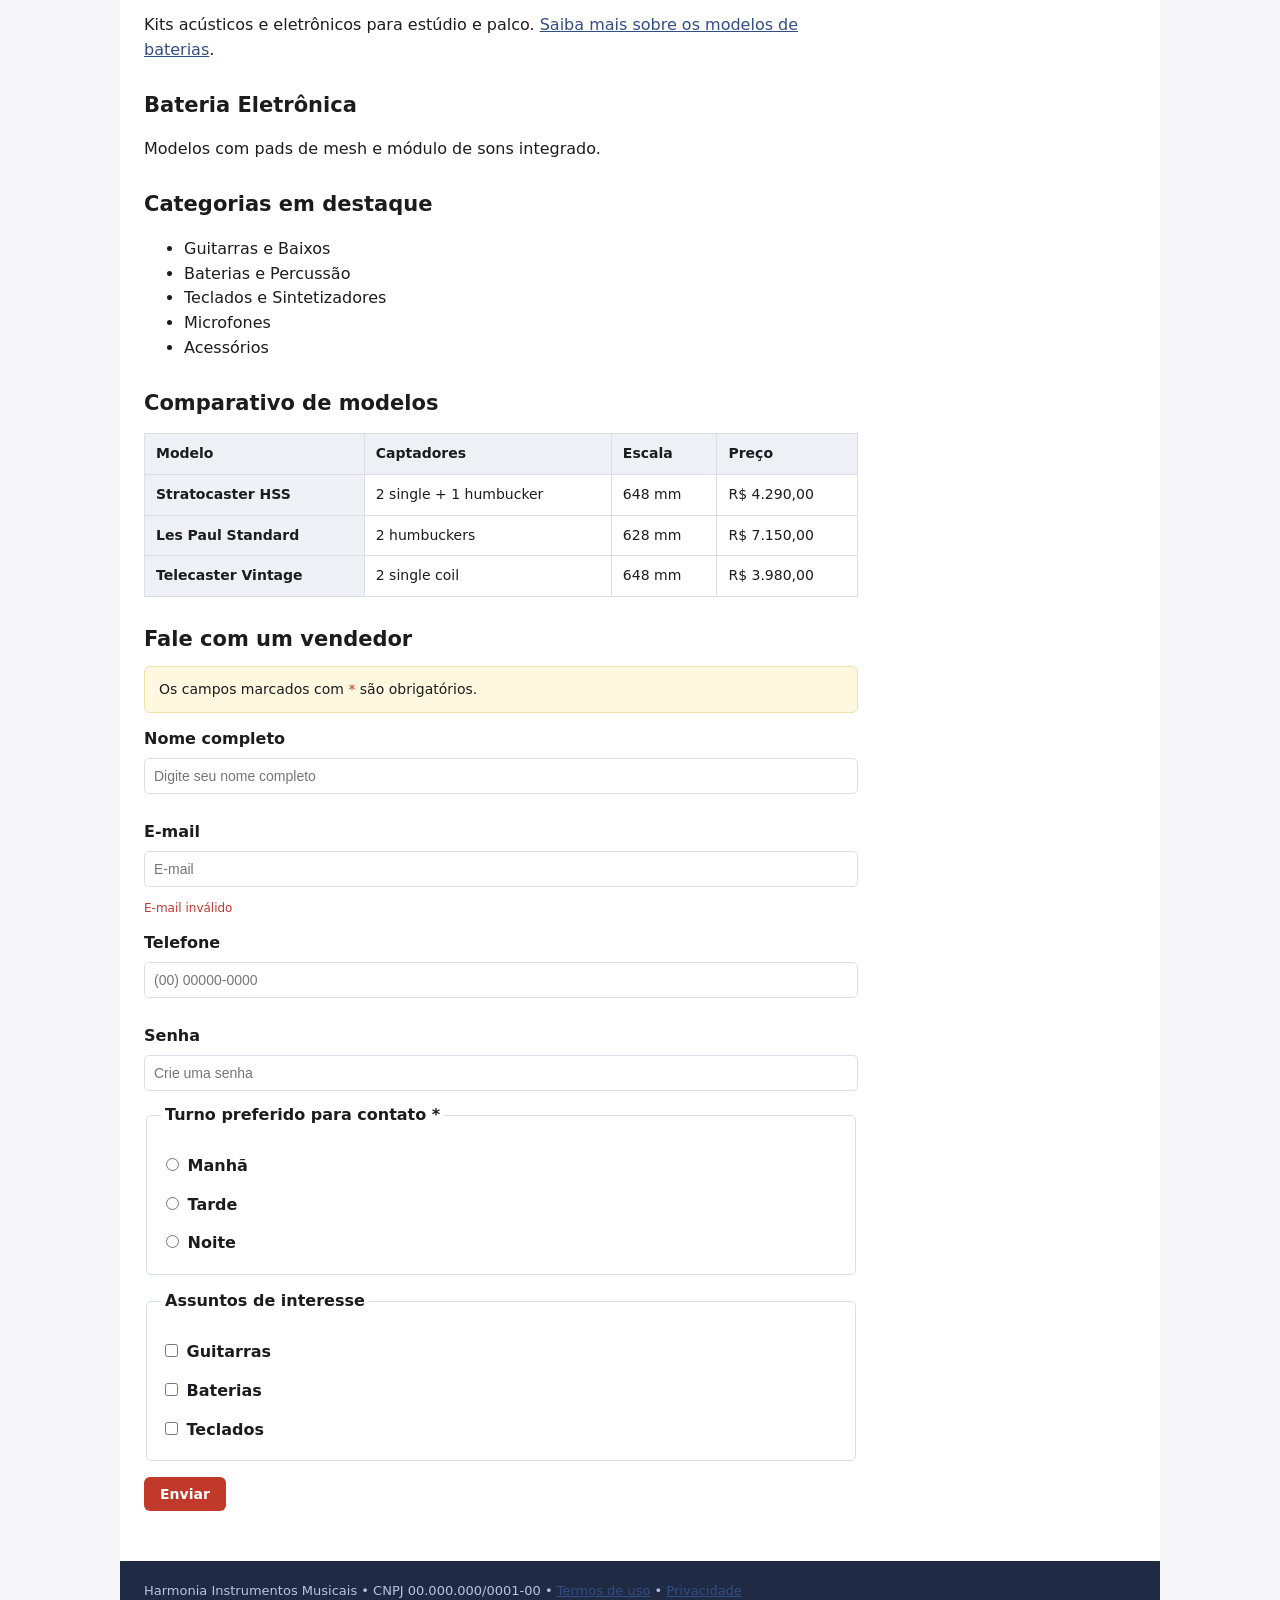
==== commit 0bd2bf81: "fix: corrige atividade de acessibilidade" ====
--- a/index.html
+++ b/index.html
@@ -1,85 +1,101 @@
 <!DOCTYPE html>
 <html lang="pt-BR">
 <head>
+  <link rel="stylesheet" href="style.css">
+  <script src="navegar.js" defer></script>
 <meta charset="utf-8">
 <meta name="viewport" content="width=device-width, initial-scale=1">
 <title>Harmonia Instrumentos Musicais</title>
-<style>
-  * { box-sizing: border-box; }
-  body { margin:0; font-family: system-ui, "Segoe UI", Arial, sans-serif; color:#1c1c1e; background:#f6f6f8; line-height:1.55; }
-  .skip-link { position:absolute; left:-9999px; top:0; background:#1f2a44; color:#fff; padding:10px 16px; z-index:100; border-radius:0 0 6px 0; }
-  .skip-link:focus { left: 10px; background: #fff; color: #000; padding: 10px 16px; z-index: 1000; border: 2px solid #000;}
-  .topo-flex { display: flex; justify-content: space-between; align-items: center; }
-  #menu ul { list-style: none; margin: 0; padding: 0; display: flex; flex-wrap: wrap; }
-  #menu li { margin-right: 20px; }
-  #trilha ol { list-style: none; margin: 0; padding: 0; display: flex; flex-wrap: wrap; }
-  #trilha li + li::before { content: " > "; padding: 0 5px; color: #5b6478; }
-  th, td { border:1px solid #d9dee9; padding:9px 11px; text-align:left; }
-  th.cab { background:#eef0f5; font-weight:700; }
-  .wrap { max-width: 1040px; margin: 0 auto; background:#fff; }
-  #topo { background:#1f2a44; color:#fff; padding:18px 24px; }
-  .titulo-principal { font-size: 30px; font-weight: 800; letter-spacing:-.5px; }
-  .subtitulo { color:#b9c4de; font-size:14px; }
-  #menu { background:#2c3a5e; padding:10px 24px; }
-  #menu a { color: #fff; text-decoration: none; font-size: 15px; display: inline-block; padding: 4px 0; }
-  #menu a:hover { text-decoration: underline; }
-  #trilha { padding:10px 24px; font-size:13px; color:#5b6478; background:#eef0f5; }
-  #trilha a { color:#5b6478; }
-  #miolo { display:flex; gap:28px; padding:24px; align-items:flex-start; }
-  #conteudo { flex:1 1 auto; min-width:0; }
-  .lateral { flex:0 0 250px; background:#f2f4f9; border:1px solid #e0e4ee; padding:16px; border-radius:8px; font-size:14px; }
-  .h1-falso { font-size:28px; font-weight:800; margin:0 0 6px; }
-  h3, h2, h6 { margin: 26px 0 10px; }
-  h3 { font-size:21px; }
-  h2 { font-size:21px; }
-  h6 { font-size:17px; font-weight:700; }
-  .cartao { border:1px solid #e0e4ee; border-radius:8px; padding:14px; margin:10px 0; }
-  .botao { display:inline-block; background:#c0392b; color:#fff; padding:9px 16px; border-radius:6px; cursor:pointer; font-weight:600; font-size:14px; border: none; font-family: inherit; }
-  table { border-collapse: collapse; width:100%; margin:14px 0; font-size:14px; }
-  td { border:1px solid #d9dee9; padding:9px 11px; }
-  .cab { background:#eef0f5; font-weight:700; }
-  input[type=text], input[type=email], input[type=password] { width:100%; padding:9px; border:1px solid #c3c9d6; border-radius:5px; margin-bottom:12px; font-size:14px; }
-  .erro { color:#c0392b; font-size:13px; margin:-6px 0 12px; }
-  #rodape { background:#1f2a44; color:#b9c4de; padding:20px 24px; font-size:13px; margin-top:10px; }
-  #rodape a { color:#dbe2f2; }
-  .aviso { background:#fff8e1; border:1px solid #f0dfa8; padding:12px 14px; border-radius:6px; font-size:14px; }
-  ul.produtos-lista { list-style: none; padding: 0; margin: 0; }
-  label { font-weight:600; margin:14px 0 6px; display:block; }
-  fieldset { border:1px solid #c3c9d6; border-radius:5px; padding:12px 14px; margin-bottom:14px; }
-  legend { font-weight:600; padding:0 4px; }
-  .erro-msg { color: red; font-size: 12px; display: none; }
-  input:invalid + .erro-msg { display: block }
-
-</style>
 </head>
+
 <body>
 
 <a class="skip-link" href="#conteudo-principal">Pular para o conteúdo principal</a>
 
 <div class="wrap">
+
   <header id="topo">
     <div class="topo-flex">
       <div>
         <div class="titulo-principal">Harmonia Instrumentos Musicais</div>
         <div class="subtitulo">Tudo para o seu som desde 1998</div>
       </div>
-      <div>
+
+      <div style="display:flex; align-items:center; gap:12px; flex-wrap:wrap;">
         <a href="carrinho.html" aria-label="Carrinho de compras">
-          <img src="data:image/svg+xml,%3Csvg%20xmlns%3D%22http%3A%2F%2Fwww.w3.org%2F2000%2Fsvg%22%20viewBox%3D%220%200%2024%2024%22%20fill%3D%22none%22%20stroke%3D%22%23ffffff%22%20stroke-width%3D%221.8%22%20stroke-linecap%3D%22round%22%20stroke-linejoin%3D%22round%22%3E%3Ccircle%20cx%3D%229%22%20cy%3D%2220%22%20r%3D%221.4%22%2F%3E%3Ccircle%20cx%3D%2218%22%20cy%3D%2220%22%20r%3D%221.4%22%2F%3E%3Cpath%20d%3D%22M1.5%202h3l2.7%2012.4a2%202%200%200%200%202%201.6h8.1a2%202%200%200%200%202-1.6L21%206H6%22%2F%3E%3C%2Fsvg%3E" width="34" height="34" alt="Ir para o carrinho de compras">
+          <img
+            src="data:image/svg+xml,%3Csvg%20xmlns%3D%22http%3A%2F%2Fwww.w3.org%2F2000%2Fsvg%22%20viewBox%3D%220%200%2024%2024%22%20fill%3D%22none%22%20stroke%3D%22%23ffffff%22%20stroke-width%3D%221.8%22%20stroke-linecap%3D%22round%22%20stroke-linejoin%3D%22round%22%3E%3Ccircle%20cx%3D%229%22%20cy%3D%2220%22%20r%3D%221.4%22%2F%3E%3Ccircle%20cx%3D%2218%22%20cy%3D%2220%22%20r%3D%221.4%22%2F%3E%3Cpath%20d%3D%22M1.5%202h3l2.7%2012.4a2%202%200%200%200%202%201.6h8.1a2%202%200%200%200%202-1.6L21%206H6%22%2F%3E%3C%2Fsvg%3E"
+            width="34"
+            height="34"
+            alt="Ir para o carrinho de compras">
         </a>
       </div>
     </div>
   </header>
 
-  <nav id="menu" aria-label="Navegação Principal">
+  <nav id="menu" aria-label="Navegação principal">
     <ul>
       <li><a href="index.html">Início</a></li>
       <li><a href="guitarras.html">Guitarras</a></li>
       <li><a href="baterias.html">Baterias</a></li>
       <li><a href="teclados.html">Teclados</a></li>
-      <li><a href="contato.html">Contato</a></li>
+      <li><a id="contato" href="contato.html">Contato</a></li>
     </ul>
   </nav>
+
+  <section class="banner-destaque" aria-labelledby="titulo-banner">
+    <h1 id="titulo-banner">Seu próximo som começa aqui</h1>
+    <p>Instrumentos musicais e acessórios para acompanhar sua criatividade, do primeiro acorde ao palco.</p>
+    <a href="guitarras.html">Explore os instrumentos</a>
+  </section>
+
+  <section class="carrossel" aria-label="Destaques de instrumentos">
+    <div class="carrossel-slides" aria-live="polite">
+
+      <article class="slide ativo" aria-hidden="false">
+        <img
+          src="https://images.unsplash.com/photo-1510915361894-db8b60106cb1?auto=format&fit=crop&w=1400&q=80"
+          alt="Guitarra sendo tocada em destaque">
+        <div class="slide-texto">
+          <h2>Guitarras</h2>
+          <p>Encontre o instrumento para criar seu próprio som.</p>
+          <a href="guitarras.html">Ver guitarras</a>
+        </div>
+      </article>
+
+      <article class="slide" aria-hidden="true">
+        <img
+          src="https://images.unsplash.com/photo-1524368535928-5b5e00ddc76b?auto=format&fit=crop&w=1400&q=80"
+          alt="Palco musical com iluminação e apresentação ao vivo">
+        <div class="slide-texto">
+          <h2>Ritmo e energia</h2>
+          <p>Prepare-se para sua próxima apresentação.</p>
+          <a href="baterias.html">Ver baterias</a>
+        </div>
+      </article>
+
+      <article class="slide" aria-hidden="true">
+        <img
+          src="https://images.unsplash.com/photo-1598488035139-bdbb2231ce04?auto=format&fit=crop&w=1400&q=80"
+          alt="Equipamentos musicais em um estúdio">
+        <div class="slide-texto">
+          <h2>Monte seu estúdio</h2>
+          <p>Explore equipamentos para novas possibilidades musicais.</p>
+          <a href="teclados.html">Ver teclados</a>
+        </div>
+      </article>
+
+    </div>
+
+    <button class="carrossel-seta anterior" type="button" aria-label="Slide anterior">&#10094;</button>
+    <button class="carrossel-seta proximo" type="button" aria-label="Próximo slide">&#10095;</button>
+
+    <div class="carrossel-indicadores" aria-label="Escolher slide">
+      <button type="button" aria-label="Mostrar slide 1" aria-current="true"></button>
+      <button type="button" aria-label="Mostrar slide 2"></button>
+      <button type="button" aria-label="Mostrar slide 3"></button>
+    </div>
+  </section>
 
   <nav id="trilha" aria-label="Trilha de navegação">
     <ol>
@@ -89,158 +105,275 @@
     </ol>
   </nav>
 
-<div id="miolo">
-
-  <main id="conteudo-principal" tabindex="1">
-
-    <h1>Loja de Instrumentos</h1>
-
-    <p>
-      Bem-vindo à nossa loja. Trabalhamos com <strong>as melhores marcas</strong> do mercado e oferecemos
-      <em>garantia estendida</em> em todos os produtos. Nossa nova <u>política de trocas</u> entrou em vigor
-      neste mês. Para saber mais, <a href="politica.html">leia a política de trocas completa</a>.
-    </p>
-
-    <h2>Guitarras</h2>
-
-    <p>
-      Confira nossa linha completa de guitarras elétricas e acústicas. Todos os modelos passam por
-      revisão técnica antes do envio. Veja o catálogo completo em PDF,
-      <a href="catalogo.pdf" target="_blank" rel="noopener noreferrer">abra o catálogo em PDF (abre em nova aba)</a>.
-    </p>
-
-    <h3>Guitarras Elétricas</h3>
-
-    <ul class="produtos-lista">
-      <li class="cartao">
-        <strong>Stratocaster HSS</strong><br>
-        R$ 4.290,00<br>
-        <button type="button" class="botao" onclick="adicionarCarrinho(101)">Adicionar a Stratocaster HSS ao carrinho</button>
-      </li>
-      <li class="cartao">
-        <strong>Les Paul Standard</strong><br>
-        R$ 7.150,00<br>
-        <button type="button" class="botao" onclick="adicionarCarrinho(102)">Adicionar a Les Paul Standard ao carrinho</button>
-      </li>
-     </ul>
-
-    <h2>Baterias</h2>
-
-    <p>Kits acústicos e eletrônicos para estúdio e palco. <a href="baterias.html">Saiba mais sobre os modelos de baterias</a>.</p>
-
-    <h3>Bateria Eletrônica</h3>
-
-    <p>Modelos com pads de mesh e módulo de sons integrado.</p>
-
-    <h2>Categorias em destaque</h2>
-
-    <ul class="destaques-lista">
-      <li>Guitarras e Baixos</li>
-      <li>Baterias e Percussão</li>
-      <li>Teclados e Sintetizadores</li>
-      <li>Microfones</li>
-      <li>Acessórios</li>
-    </ul>
-
-    <h2>Comparativo de modelos</h2>
-
-    <table>
-    <thead>
-      <tr>
-        <th scope="col" class="cab">Modelo</th>
-        <th scope="col" class="cab">Captadores</th>
-        <th scope="col" class="cab">Escala</th>
-        <th scope="col" class="cab">Preço</th>
-      </tr>
-    </thead>
-    <tbody>
-      <tr>
-        <th scope="row" class="cab">Stratocaster HSS</th>
-        <td>2 single + 1 humbucker</td>
-        <td>648 mm</td>
-        <td>R$ 4.290,00</td>
-      </tr>
-      <tr>
-        <th scope="row" class="cab">Les Paul Standard</th>
-        <td>2 humbuckers</td>
-        <td>628 mm</td>
-        <td>R$ 7.150,00</td>
-      </tr>
-      <tr>
-        <th scope="row" class="cab">Telecaster Vintage</th>
-        <td>2 single coil</td>
-        <td>648 mm</td>
-        <td>R$ 3.980,00</td>
-      </tr>
-    </tbody>
-  </table>
-
-    <h2>Fale com um vendedor</h2>
-
-    <div class="aviso">Os campos marcados com <span style="color:#c0392b">*</span> são obrigatórios.</div>
-
-    <form action="/enviar" method="post">
-
-      <label for="nome">Nome Completo</label>
-      <input type="text" id="nome" name="nome" placeholder="Digite seu nome completo" required>
-
-      <label for="email">E-mail</label>
-      <input type="email" id="email" name="email" placeholder="E-mail" required>
-      <span class="erro-msg">E-mail inválido</span>
-
-      <label for="telefone">Telefone</label>
-      <input type="text" id="telefone" name="telefone" placeholder="(00) 00000-0000">
-      <span class="erro-msg">Telefone inválido</span>
-     
-      <label for="senha">Senha</label>
-      <input type="password" id="senha" name="senha" placeholder="Crie uma senha">
-     
-      <fieldset>
-        <legend>Turno preferido para contato *</legend>
-        <label for="manha"><input type="radio" name="turno" id="manha" value="manha" required> Manhã</label>
-        <label for="tarde"><input type="radio" name="turno" id="tarde" value="tarde"> Tarde</label>
-        <label for="noite"><input type="radio" name="turno" id="noite" value="noite"> Noite</label>
-      </fieldset>
-
-      <fieldset>
-        <legend>Assuntos de interesse</legend>
-        <label for="i1"><input type="checkbox" name="int" id="i1"> Guitarras</label>
-        <label for="i2"><input type="checkbox" name="int" id="i2"> Baterias</label>
-        <label for="i3"><input type="checkbox" name="int" id="i3"> Teclados</label>
-      </fieldset>
-
-      <p><button type="submit" class="botao">Enviar</button></p>
-
-    </form>
-
-  </main>
-
-  <aside class="lateral" aria-labelledby="titulo-relacionado">
-  <h2 id="titulo-relacionado">Conteúdo relacionado</h2>
-  <ul class="lateral-lista">
-    <li>
-      <a href="afinacao.html">Guia</a> <a>passo para afinar sua guitarra</a>
-    </li>
-    <li>
-      <a href="manutencao.html">Dicas</a> <a>de manutenção preventiva para instrumentos musicais</a>
-    </li>
-    <li>
-      <a href="blog.html" target="_blank" rel="noopener noreferrer">
-        Nosso blog</a> <a> música e novidades <span class="sr-only">(abre em nova aba)</span>
-      </a>
-    </li>
-  </ul>
-</aside>
+  <div id="miolo">
+
+    <main id="conteudo-principal" tabindex="-1">
+
+      <h1>Loja de Instrumentos</h1>
+
+      <p>
+        Bem-vindo à nossa loja. Trabalhamos com <strong>as melhores marcas</strong> do mercado e oferecemos
+        <em>garantia estendida</em> em todos os produtos. Nossa nova <u>política de trocas</u> entrou em vigor
+        neste mês. Para saber mais, <a href="politica.html">leia a política de trocas completa</a>.
+      </p>
+
+      <h2>Guitarras</h2>
+
+      <p>
+        Confira nossa linha completa de guitarras elétricas e acústicas. Todos os modelos passam por
+        revisão técnica antes do envio. Veja o catálogo completo em PDF,
+        <a href="catalogo.pdf" target="_blank" rel="noopener noreferrer">abra o catálogo em PDF (abre em nova aba)</a>.
+      </p>
+
+      <h3>Guitarras Elétricas</h3>
+
+      <ul class="produtos-lista">
+        <li class="cartao">
+          <strong>Stratocaster HSS</strong><br>
+          R$ 4.290,00<br>
+          <button type="button" class="botao" onclick="adicionarCarrinho(101)">Adicionar a Stratocaster HSS ao carrinho</button>
+        </li>
+
+        <li class="cartao">
+          <strong>Les Paul Standard</strong><br>
+          R$ 7.150,00<br>
+          <button type="button" class="botao" onclick="adicionarCarrinho(102)">Adicionar a Les Paul Standard ao carrinho</button>
+        </li>
+      </ul>
+
+      <h2>Baterias</h2>
+
+      <p>
+        Kits acústicos e eletrônicos para estúdio e palco.
+        <a href="baterias.html">Saiba mais sobre os modelos de baterias</a>.
+      </p>
+
+      <h3>Bateria Eletrônica</h3>
+
+      <p>Modelos com pads de mesh e módulo de sons integrado.</p>
+
+      <h2>Categorias em destaque</h2>
+
+      <ul class="destaques-lista">
+        <li>Guitarras e Baixos</li>
+        <li>Baterias e Percussão</li>
+        <li>Teclados e Sintetizadores</li>
+        <li>Microfones</li>
+        <li>Acessórios</li>
+      </ul>
+
+      <h2>Comparativo de modelos</h2>
+
+      <table>
+        <thead>
+          <tr>
+            <th scope="col" class="cab">Modelo</th>
+            <th scope="col" class="cab">Captadores</th>
+            <th scope="col" class="cab">Escala</th>
+            <th scope="col" class="cab">Preço</th>
+          </tr>
+        </thead>
+
+        <tbody>
+          <tr>
+            <th scope="row" class="cab">Stratocaster HSS</th>
+            <td>2 single + 1 humbucker</td>
+            <td>648 mm</td>
+            <td>R$ 4.290,00</td>
+          </tr>
+
+          <tr>
+            <th scope="row" class="cab">Les Paul Standard</th>
+            <td>2 humbuckers</td>
+            <td>628 mm</td>
+            <td>R$ 7.150,00</td>
+          </tr>
+
+          <tr>
+            <th scope="row" class="cab">Telecaster Vintage</th>
+            <td>2 single coil</td>
+            <td>648 mm</td>
+            <td>R$ 3.980,00</td>
+          </tr>
+        </tbody>
+      </table>
+
+      <h2>Fale com um vendedor</h2>
+
+      <div class="aviso">
+        Os campos marcados com <span style="color:#c0392b">*</span> são obrigatórios.
+      </div>
+
+      <form action="/enviar" method="post">
+
+        <label for="nome">Nome completo</label>
+        <input type="text" id="nome" name="nome" placeholder="Digite seu nome completo" required>
+
+        <label for="email">E-mail</label>
+        <input type="email" id="email" name="email" placeholder="E-mail" required>
+        <span class="erro-msg">E-mail inválido</span>
+
+        <label for="telefone">Telefone</label>
+        <input type="text" id="telefone" name="telefone" placeholder="(00) 00000-0000">
+        <span class="erro-msg">Telefone inválido</span>
+
+        <label for="senha">Senha</label>
+        <input type="password" id="senha" name="senha" placeholder="Crie uma senha">
+
+        <fieldset>
+          <legend>Turno preferido para contato *</legend>
+          <label for="manha">
+            <input type="radio" name="turno" id="manha" value="manha" required> Manhã
+          </label>
+          <label for="tarde">
+            <input type="radio" name="turno" id="tarde" value="tarde"> Tarde
+          </label>
+          <label for="noite">
+            <input type="radio" name="turno" id="noite" value="noite"> Noite
+          </label>
+        </fieldset>
+
+        <fieldset>
+          <legend>Assuntos de interesse</legend>
+          <label for="i1">
+            <input type="checkbox" name="int" id="i1"> Guitarras
+          </label>
+          <label for="i2">
+            <input type="checkbox" name="int" id="i2"> Baterias
+          </label>
+          <label for="i3">
+            <input type="checkbox" name="int" id="i3"> Teclados
+          </label>
+        </fieldset>
+
+        <p><button type="submit" class="botao">Enviar</button></p>
+
+      </form>
+
+    </main>
+
+    <aside class="lateral" aria-labelledby="titulo-relacionado">
+      <h2 id="titulo-relacionado">Conteúdo relacionado</h2>
+
+      <ul class="lateral-lista">
+        <li>
+          <a href="afinacao.html">Guia para afinar sua guitarra</a>
+        </li>
+        <li>
+          <a href="manutencao.html">Dicas de manutenção preventiva para instrumentos musicais</a>
+        </li>
+        <li>
+          <a href="blog.html" target="_blank" rel="noopener noreferrer">
+            Nosso blog: música e novidades <span class="sr-only">(abre em nova aba)</span>
+          </a>
+        </li>
+      </ul>
+    </aside>
+
+  </div>
+
+  <footer id="rodape">
+    Harmonia Instrumentos Musicais &bull; CNPJ 00.000.000/0001-00 &bull;
+    <a href="termos.html">Termos de uso</a> &bull;
+    <a href="privacidade.html">Privacidade</a>
+  </footer>
 
 </div>
 
-<footer id="rodape">
-  Harmonia Instrumentos Musicais &bull; CNPJ 00.000.000/0001-00 &bull;
-  <a href="termos.html">Termos de uso</a> &bull;
-  <a href="privacidade.html">Privacidade</a>
-</footer>
-
-</div>
+<script>
+  // Tema claro/escuro automático conforme a preferência do sistema.
+  (function () {
+    const prefereEscuro = window.matchMedia("(prefers-color-scheme: dark)");
+
+    function aplicarTemaAutomatico() {
+      document.documentElement.removeAttribute("data-theme");
+      document.documentElement.style.colorScheme =
+        prefereEscuro.matches ? "dark" : "light";
+    }
+
+    aplicarTemaAutomatico();
+    prefereEscuro.addEventListener("change", aplicarTemaAutomatico);
+  })();
+
+  // Carrossel: não inicia rotação automática quando o usuário reduz movimentos.
+  (function () {
+    const carrossel = document.querySelector(".carrossel");
+    if (!carrossel) return;
+
+    const slides = Array.from(carrossel.querySelectorAll(".slide"));
+    const indicadores = Array.from(
+      carrossel.querySelectorAll(".carrossel-indicadores button")
+    );
+    const anterior = carrossel.querySelector(".anterior");
+    const proximo = carrossel.querySelector(".proximo");
+    const movimentoReduzido = window.matchMedia(
+      "(prefers-reduced-motion: reduce)"
+    );
+
+    let atual = 0;
+    let intervalo = null;
+
+    function mostrarSlide(indice) {
+      atual = (indice + slides.length) % slides.length;
+
+      slides.forEach((slide, i) => {
+        slide.classList.toggle("ativo", i === atual);
+        slide.setAttribute("aria-hidden", String(i !== atual));
+      });
+
+      indicadores.forEach((botao, i) => {
+        if (i === atual) {
+          botao.setAttribute("aria-current", "true");
+        } else {
+          botao.removeAttribute("aria-current");
+        }
+      });
+    }
+
+    function pararRotacao() {
+      if (intervalo !== null) {
+        window.clearInterval(intervalo);
+      }
+      intervalo = null;
+    }
+
+    function iniciarRotacao() {
+      pararRotacao();
+
+      if (!movimentoReduzido.matches) {
+        intervalo = window.setInterval(() => {
+          mostrarSlide(atual + 1);
+        }, 5000);
+      }
+    }
+
+    anterior.addEventListener("click", () => {
+      mostrarSlide(atual - 1);
+      iniciarRotacao();
+    });
+
+    proximo.addEventListener("click", () => {
+      mostrarSlide(atual + 1);
+      iniciarRotacao();
+    });
+
+    indicadores.forEach((botao, i) => {
+      botao.addEventListener("click", () => {
+        mostrarSlide(i);
+        iniciarRotacao();
+      });
+    });
+
+    carrossel.addEventListener("mouseenter", pararRotacao);
+    carrossel.addEventListener("mouseleave", iniciarRotacao);
+    carrossel.addEventListener("focusin", pararRotacao);
+    carrossel.addEventListener("focusout", iniciarRotacao);
+    movimentoReduzido.addEventListener("change", iniciarRotacao);
+
+    mostrarSlide(0);
+    iniciarRotacao();
+  })();
+</script>
 
 </body>
-</html>
+</html>
--- a/style.css
+++ b/style.css
@@ -0,0 +1,830 @@
+  :root {
+    color-scheme: light;
+    --page-bg: #f6f6f8;
+    --surface: #ffffff;
+    --surface-alt: #f2f4f9;
+    --text: #1c1c1e;
+    --muted: #5b6478;
+    --header-bg: #1f2a44;
+    --nav-bg: #2c3a5e;
+    --header-text: #ffffff;
+    --header-muted: #b9c4de;
+    --border: #d9dee9;
+    --border-soft: #e0e4ee;
+    --table-head: #eef0f5;
+    --link: #334d85;
+    --button-bg: #c0392b;
+    --button-text: #ffffff;
+    --notice-bg: #fff8e1;
+    --notice-border: #f0dfa8;
+    --error: #c0392b;
+    --focus: #1769aa;
+  }
+
+  :root[data-theme="dark"] {
+    color-scheme: dark;
+    --page-bg: #111318;
+    --surface: #1b1e26;
+    --surface-alt: #242936;
+    --text: #edf0f7;
+    --muted: #b0bad0;
+    --header-bg: #101827;
+    --nav-bg: #18243a;
+    --header-text: #ffffff;
+    --header-muted: #c2cce0;
+    --border: #454d5e;
+    --border-soft: #394153;
+    --table-head: #2a3040;
+    --link: #a9c5ff;
+    --button-bg: #d94c3e;
+    --button-text: #ffffff;
+    --notice-bg: #332d1c;
+    --notice-border: #68572b;
+    --error: #ff8b80;
+    --focus: #8ab4ff;
+  }
+
+  * {
+    box-sizing: border-box;
+  }
+
+  body {
+    margin: 0;
+    font-family: system-ui, "Segoe UI", Arial, sans-serif;
+    color: var(--text);
+    background: var(--page-bg);
+    line-height: 1.55;
+  }
+
+  a {
+    color: var(--link);
+  }
+
+  .skip-link {
+    position: absolute;
+    left: -9999px;
+    top: 0;
+    background: var(--header-bg);
+    color: var(--header-text);
+    padding: 10px 16px;
+    z-index: 100;
+    border-radius: 0 0 6px 0;
+  }
+
+  .skip-link:focus {
+    left: 10px;
+    background: var(--surface);
+    color: var(--text);
+    padding: 10px 16px;
+    z-index: 1000;
+    border: 2px solid var(--focus);
+  }
+
+  .topo-flex {
+    display: flex;
+    justify-content: space-between;
+    align-items: center;
+    gap: 16px;
+  }
+
+  #menu ul {
+    list-style: none;
+    margin: 0;
+    padding: 0;
+    display: flex;
+    flex-wrap: wrap;
+  }
+
+  #menu li {
+    margin-right: 20px;
+  }
+
+  #trilha ol {
+    list-style: none;
+    margin: 0;
+    padding: 0;
+    display: flex;
+    flex-wrap: wrap;
+  }
+
+  #trilha li + li::before {
+    content: " > ";
+    padding: 0 5px;
+    color: var(--muted);
+  }
+
+  th,
+  td {
+    border: 1px solid var(--border);
+    padding: 9px 11px;
+    text-align: left;
+  }
+
+  th.cab {
+    background: var(--table-head);
+    font-weight: 700;
+  }
+
+  .wrap {
+    max-width: 1040px;
+    margin: 0 auto;
+    background: var(--surface);
+  }
+
+  #topo {
+    background: var(--header-bg);
+    color: var(--header-text);
+    padding: 18px 24px;
+  }
+
+  .titulo-principal {
+    font-size: 30px;
+    font-weight: 800;
+    letter-spacing: -.5px;
+  }
+
+  .subtitulo {
+    color: var(--header-muted);
+    font-size: 14px;
+  }
+
+  #menu {
+    background: var(--nav-bg);
+    padding: 10px 24px;
+  }
+
+  #menu a {
+    color: var(--header-text);
+    text-decoration: none;
+    font-size: 15px;
+    display: inline-block;
+    padding: 4px 0;
+  }
+
+  #menu a:hover {
+    text-decoration: underline;
+  }
+
+  #trilha {
+    padding: 10px 24px;
+    font-size: 13px;
+    color: var(--muted);
+    background: var(--table-head);
+  }
+
+  #trilha a {
+    color: var(--link);
+  }
+
+  #miolo {
+    display: flex;
+    gap: 28px;
+    padding: 24px;
+    align-items: flex-start;
+  }
+
+  #conteudo {
+    flex: 1 1 auto;
+    min-width: 0;
+  }
+
+  .lateral {
+    flex: 0 0 250px;
+    background: var(--surface-alt);
+    border: 1px solid var(--border-soft);
+    padding: 16px;
+    border-radius: 8px;
+    font-size: 14px;
+  }
+
+  .h1-falso {
+    font-size: 28px;
+    font-weight: 800;
+    margin: 0 0 6px;
+  }
+
+  h3,
+  h2,
+  h6 {
+    margin: 26px 0 10px;
+  }
+
+  h3,
+  h2 {
+    font-size: 21px;
+  }
+
+  h6 {
+    font-size: 17px;
+    font-weight: 700;
+  }
+
+  .cartao {
+    border: 1px solid var(--border-soft);
+    border-radius: 8px;
+    padding: 14px;
+    margin: 10px 0;
+    transition: transform 220ms ease, box-shadow 220ms ease;
+  }
+
+  /* Aumenta suavemente os cards ao passar o mouse */
+  .cartao:hover {
+    transform: scale(1.025);
+    box-shadow: 0 8px 20px rgba(0, 0, 0, .12);
+  }
+
+  .botao {
+    display: inline-block;
+    background: var(--button-bg);
+    color: var(--button-text);
+    padding: 9px 16px;
+    border-radius: 6px;
+    cursor: pointer;
+    font-weight: 600;
+    font-size: 14px;
+    border: none;
+    font-family: inherit;
+  }
+
+  table {
+    border-collapse: collapse;
+    width: 100%;
+    margin: 14px 0;
+    font-size: 14px;
+  }
+
+  td {
+    border: 1px solid var(--border);
+    padding: 9px 11px;
+  }
+
+  .cab {
+    background: var(--table-head);
+    font-weight: 700;
+  }
+
+  input[type="text"],
+  input[type="email"],
+  input[type="password"] {
+    width: 100%;
+    padding: 9px;
+    border: 1px solid var(--border);
+    border-radius: 5px;
+    margin-bottom: 12px;
+    font-size: 14px;
+    background: var(--surface);
+    color: var(--text);
+  }
+
+  .erro {
+    color: var(--error);
+    font-size: 13px;
+    margin: -6px 0 12px;
+  }
+
+  #rodape {
+    background: var(--header-bg);
+    color: var(--header-muted);
+    padding: 20px 24px;
+    font-size: 13px;
+    margin-top: 10px;
+  }
+
+  #rodape a {
+    color: var(--link);
+  }
+
+  .aviso {
+    background: var(--notice-bg);
+    border: 1px solid var(--notice-border);
+    padding: 12px 14px;
+    border-radius: 6px;
+    font-size: 14px;
+  }
+
+  ul.produtos-lista {
+    list-style: none;
+    padding: 0;
+    margin: 0;
+  }
+
+  label {
+    font-weight: 600;
+    margin: 14px 0 6px;
+    display: block;
+  }
+
+  fieldset {
+    border: 1px solid var(--border);
+    border-radius: 5px;
+    padding: 12px 14px;
+    margin-bottom: 14px;
+  }
+
+  legend {
+    font-weight: 600;
+    padding: 0 4px;
+  }
+
+  .erro-msg {
+    color: var(--error);
+    font-size: 12px;
+    display: none;
+  }
+
+  input:invalid + .erro-msg {
+    display: block;
+  }
+
+  button:focus-visible,
+  a:focus-visible,
+  input:focus-visible {
+    outline: 3px solid var(--focus);
+    outline-offset: 3px;
+  }
+
+  /* Banner com animação de entrada */
+  .banner-destaque {
+    margin: 20px 24px;
+    padding: clamp(24px, 5vw, 52px);
+    border-radius: 12px;
+    color: #ffffff;
+    background: linear-gradient(115deg, #17233d, #344d7c 65%, #657da8);
+    animation: aparecer 800ms ease-out both;
+  }
+
+  .banner-destaque h1 {
+    margin: 0 0 10px;
+    font-size: clamp(28px, 4vw, 42px);
+  }
+
+  .banner-destaque p {
+    max-width: 620px;
+    margin: 0;
+    font-size: 17px;
+  }
+
+  .banner-destaque a {
+    display: inline-block;
+    margin-top: 18px;
+    padding: 10px 16px;
+    border-radius: 6px;
+    background: #ffffff;
+    color: #17233d;
+    font-weight: 700;
+    text-decoration: none;
+  }
+
+  @keyframes aparecer {
+    from {
+      opacity: 0;
+      transform: translateY(12px);
+    }
+
+    to {
+      opacity: 1;
+      transform: translateY(0);
+    }
+  }
+
+  /* Carrossel com transição suave entre os slides */
+  .carrossel {
+    position: relative;
+    margin: 20px 24px;
+    overflow: hidden;
+    border-radius: 12px;
+    background: var(--header-bg);
+    color: #ffffff;
+  }
+
+  .carrossel-slides {
+    position: relative;
+    min-height: 300px;
+  }
+
+  .slide {
+    position: absolute;
+    inset: 0;
+    opacity: 0;
+    visibility: hidden;
+    transition: opacity 600ms ease-in-out, visibility 600ms ease-in-out;
+  }
+
+  .slide.ativo {
+    position: relative;
+    opacity: 1;
+    visibility: visible;
+  }
+
+  .slide img {
+    display: block;
+    width: 100%;
+    height: 340px;
+    object-fit: cover;
+  }
+
+  .slide::after {
+    content: "";
+    position: absolute;
+    inset: 0;
+    background: linear-gradient(90deg, rgba(0, 0, 0, .78), rgba(0, 0, 0, .05));
+    pointer-events: none;
+  }
+
+  .slide-texto {
+    position: absolute;
+    z-index: 1;
+    left: 8%;
+    top: 50%;
+    transform: translateY(-50%);
+    max-width: 72%;
+  }
+
+  .slide-texto h2 {
+    margin: 0 0 8px;
+    font-size: clamp(24px, 4vw, 38px);
+  }
+
+  .slide-texto p {
+    margin: 0 0 12px;
+  }
+
+  .slide-texto a {
+    display: inline-block;
+    padding: 9px 14px;
+    border-radius: 6px;
+    background: #ffffff;
+    color: #172033;
+    font-weight: 700;
+    text-decoration: none;
+  }
+
+  .carrossel-seta {
+    position: absolute;
+    z-index: 2;
+    top: 50%;
+    transform: translateY(-50%);
+    width: 42px;
+    height: 42px;
+    border: 0;
+    border-radius: 50%;
+    background: rgba(0, 0, 0, .65);
+    color: #ffffff;
+    font-size: 22px;
+    cursor: pointer;
+  }
+
+  .carrossel-seta.anterior {
+    left: 12px;
+  }
+
+  .carrossel-seta.proximo {
+    right: 12px;
+  }
+
+  .carrossel-indicadores {
+    position: absolute;
+    z-index: 2;
+    bottom: 14px;
+    left: 50%;
+    transform: translateX(-50%);
+    display: flex;
+    gap: 10px;
+  }
+
+  .carrossel-indicadores button {
+    width: 12px;
+    height: 12px;
+    padding: 0;
+    border: 2px solid #ffffff;
+    border-radius: 50%;
+    background: transparent;
+    cursor: pointer;
+  }
+
+  .carrossel-indicadores button[aria-current="true"] {
+    background: #ffffff;
+  }
+
+  @media (max-width: 600px) {
+    .banner-destaque,
+    .carrossel {
+      margin: 14px;
+    }
+
+    .slide img {
+      height: 280px;
+    }
+
+    .slide-texto {
+      left: 12%;
+      max-width: 70%;
+    }
+
+    .slide-texto p {
+      font-size: 14px;
+    }
+  }
+
+  /* Respeita a preferência de movimento reduzido do sistema operacional */
+  @media (prefers-reduced-motion: reduce) {
+    *,
+    *::before,
+    *::after {
+      animation-duration: 0.01ms !important;
+      animation-iteration-count: 1 !important;
+      transition-duration: 0.01ms !important;
+      scroll-behavior: auto !important;
+    }
+
+    .cartao:hover {
+      transform: none;
+      box-shadow: none;
+    }
+
+    .banner-destaque {
+      animation: none;
+    }
+  }
+
+  /* Tema escuro automático */
+  @media (prefers-color-scheme: dark) {
+    :root:not([data-theme="light"]):not([data-theme="dark"]) {
+      color-scheme: dark;
+      --page-bg: #111318;
+      --surface: #1b1e26;
+      --surface-alt: #242936;
+      --text: #edf0f7;
+      --muted: #b0bad0;
+      --header-bg: #101827;
+      --nav-bg: #18243a;
+      --header-text: #ffffff;
+      --header-muted: #c2cce0;
+      --border: #454d5e;
+      --border-soft: #394153;
+      --table-head: #2a3040;
+      --link: #a9c5ff;
+      --button-bg: #d94c3e;
+      --button-text: #ffffff;
+      --notice-bg: #332d1c;
+      --notice-border: #68572b;
+      --error: #ff8b80;
+      --focus: #8ab4ff;
+    }
+  }
+
+  @media (max-width: 760px) {
+    #miolo {
+      flex-direction: column;
+    }
+
+    .lateral {
+      flex: 1 1 auto;
+      width: 100%;
+    }
+
+    .topo-flex {
+      align-items: flex-start;
+    }
+
+    .titulo-principal {
+      font-size: 24px;
+    }
+  }
+
+  
+  
+  
+  
+/* Página de contato */
+.contato {
+    max-width: 680px;
+    margin: 60px auto;
+    padding: 40px;
+    background-color: #ffffff;
+    border: 1px solid #e2e8f0;
+    border-radius: 18px;
+    box-shadow: 0 12px 35px rgba(15, 23, 42, 0.10);
+    color: #1e293b;
+}
+
+/* Título */
+.contato .titulo {
+    margin: 0 0 15px;
+    color: #0f172a;
+    font-size: 32px;
+    font-weight: 700;
+    text-align: center;
+    letter-spacing: -0.5px;
+}
+
+.contato > p {
+    margin-bottom: 30px;
+    color: #64748b;
+    font-size: 16px;
+    line-height: 1.7;
+    text-align: center;
+}
+
+/* Formulário */
+.contato form {
+    display: flex;
+    flex-direction: column;
+    gap: 12px;
+}
+
+/* Rótulos */
+.contato label {
+    margin-top: 8px;
+    color: #334155;
+    font-size: 14px;
+    font-weight: 600;
+}
+
+/* Campos de texto */
+.contato input,
+.contato textarea {
+    width: 100%;
+    padding: 14px 16px;
+    border: 1px solid #cbd5e1;
+    border-radius: 10px;
+    background-color: #f8fafc;
+    color: #0f172a;
+    font-family: inherit;
+    font-size: 15px;
+    outline: none;
+    transition: border-color 0.2s ease, box-shadow 0.2s ease,
+        background-color 0.2s ease;
+}
+
+.contato input::placeholder,
+.contato textarea::placeholder {
+    color: #94a3b8;
+}
+
+/* Efeito ao selecionar um campo */
+.contato input:focus,
+.contato textarea:focus {
+    border-color: #0f172a;
+    background-color: #ffffff;
+    box-shadow: 0 0 0 4px rgba(15, 23, 42, 0.10);
+}
+
+/* Área da mensagem */
+.contato textarea {
+    min-height: 150px;
+    resize: vertical;
+    line-height: 1.6;
+}
+
+/* Botão de envio */
+.contato button {
+    margin-top: 18px;
+    padding: 15px 20px;
+    border: none;
+    border-radius: 10px;
+    background: linear-gradient(135deg, #0f172a, #334155);
+    color: #ffffff;
+    font-family: inherit;
+    font-size: 16px;
+    font-weight: 600;
+    cursor: pointer;
+    transition: transform 0.2s ease, box-shadow 0.2s ease,
+        background 0.2s ease;
+}
+
+.contato button:hover {
+    background: linear-gradient(135deg, #1e293b, #475569);
+    box-shadow: 0 8px 18px rgba(15, 23, 42, 0.20);
+    transform: translateY(-2px);
+}
+
+.contato button:active {
+    transform: translateY(0);
+}
+
+.contato button:focus-visible {
+    outline: 3px solid #64748b;
+    outline-offset: 4px;
+}
+
+/* Mensagem de retorno */
+#resultado {
+    margin: 10px 0 0;
+    color: #166534;
+    font-size: 14px;
+    line-height: 1.6;
+}
+
+/* Ajustes para celular */
+@media (max-width: 600px) {
+    .contato {
+        margin: 25px 15px;
+        padding: 25px 20px;
+        border-radius: 14px;
+    }
+
+    .contato .titulo {
+        font-size: 26px;
+    }
+
+    .contato > p {
+        font-size: 14px;
+    }
+
+    .contato input,
+    .contato textarea {
+        padding: 12px;
+    }
+
+    .contato button {
+        padding: 14px;
+    }
+}
+
+/* Respeita quem prefere menos animações */
+@media (prefers-reduced-motion: reduce) {
+    .contato input,
+    .contato textarea,
+    .contato button {
+        transition: none;
+    }
+
+    .contato button:hover {
+        transform: none;
+    }
+}
+header {
+    background-color: #0F172A;
+    color: #CBD5E1;
+    padding: 25px;
+}
+
+header h1 {
+    color: #CBD5E1;
+}
+
+header nav a {
+    color: #CBD5E1;
+    text-decoration: none;
+}
+
+header nav a:hover {
+    color: #ffffff;
+}
+
+
+/* Cabeçalho da página */
+header {
+    background: linear-gradient(135deg, #0F172A, #1E293B);
+    color: #CBD5E1;
+    padding: 28px 40px;
+    display: flex;
+    justify-content: space-between;
+    align-items: center;
+    flex-wrap: wrap;
+    gap: 20px;
+    border-bottom: 3px solid #CBD5E1;
+    box-shadow: 0 4px 15px rgba(0, 0, 0, 0.15);
+}
+
+/* Nome da loja */
+header h1 {
+    margin: 0;
+    color: #F8FAFC;
+    font-size: clamp(22px, 3vw, 32px);
+    font-weight: 700;
+    letter-spacing: -0.7px;
+}
+
+/* Menu de navegação */
+header nav {
+    display: flex;
+    align-items: center;
+    gap: 12px;
+}
+
+/* Links */
+header nav a {
+    color: #CBD5E1;
+    text-decoration: none;
+    font-size: 15px;
+    font-weight: 500;
+    padding: 10px 16px;
+    border-radius: 8px;
+    transition: background-color 0.2s ease, color 0.2s ease;
+}
+
+/* Efeito ao passar o mouse */
+header nav a:hover {
+    background-color: rgba(203, 213, 225, 0.14);
+    color: #FFFFFF;
+}
+
+/* Página atual */
+header nav a[aria-current="page"] {
+    background-color: #CBD5E1;
+    color: #0F172A;
+    font-weight: 700;
+}
+
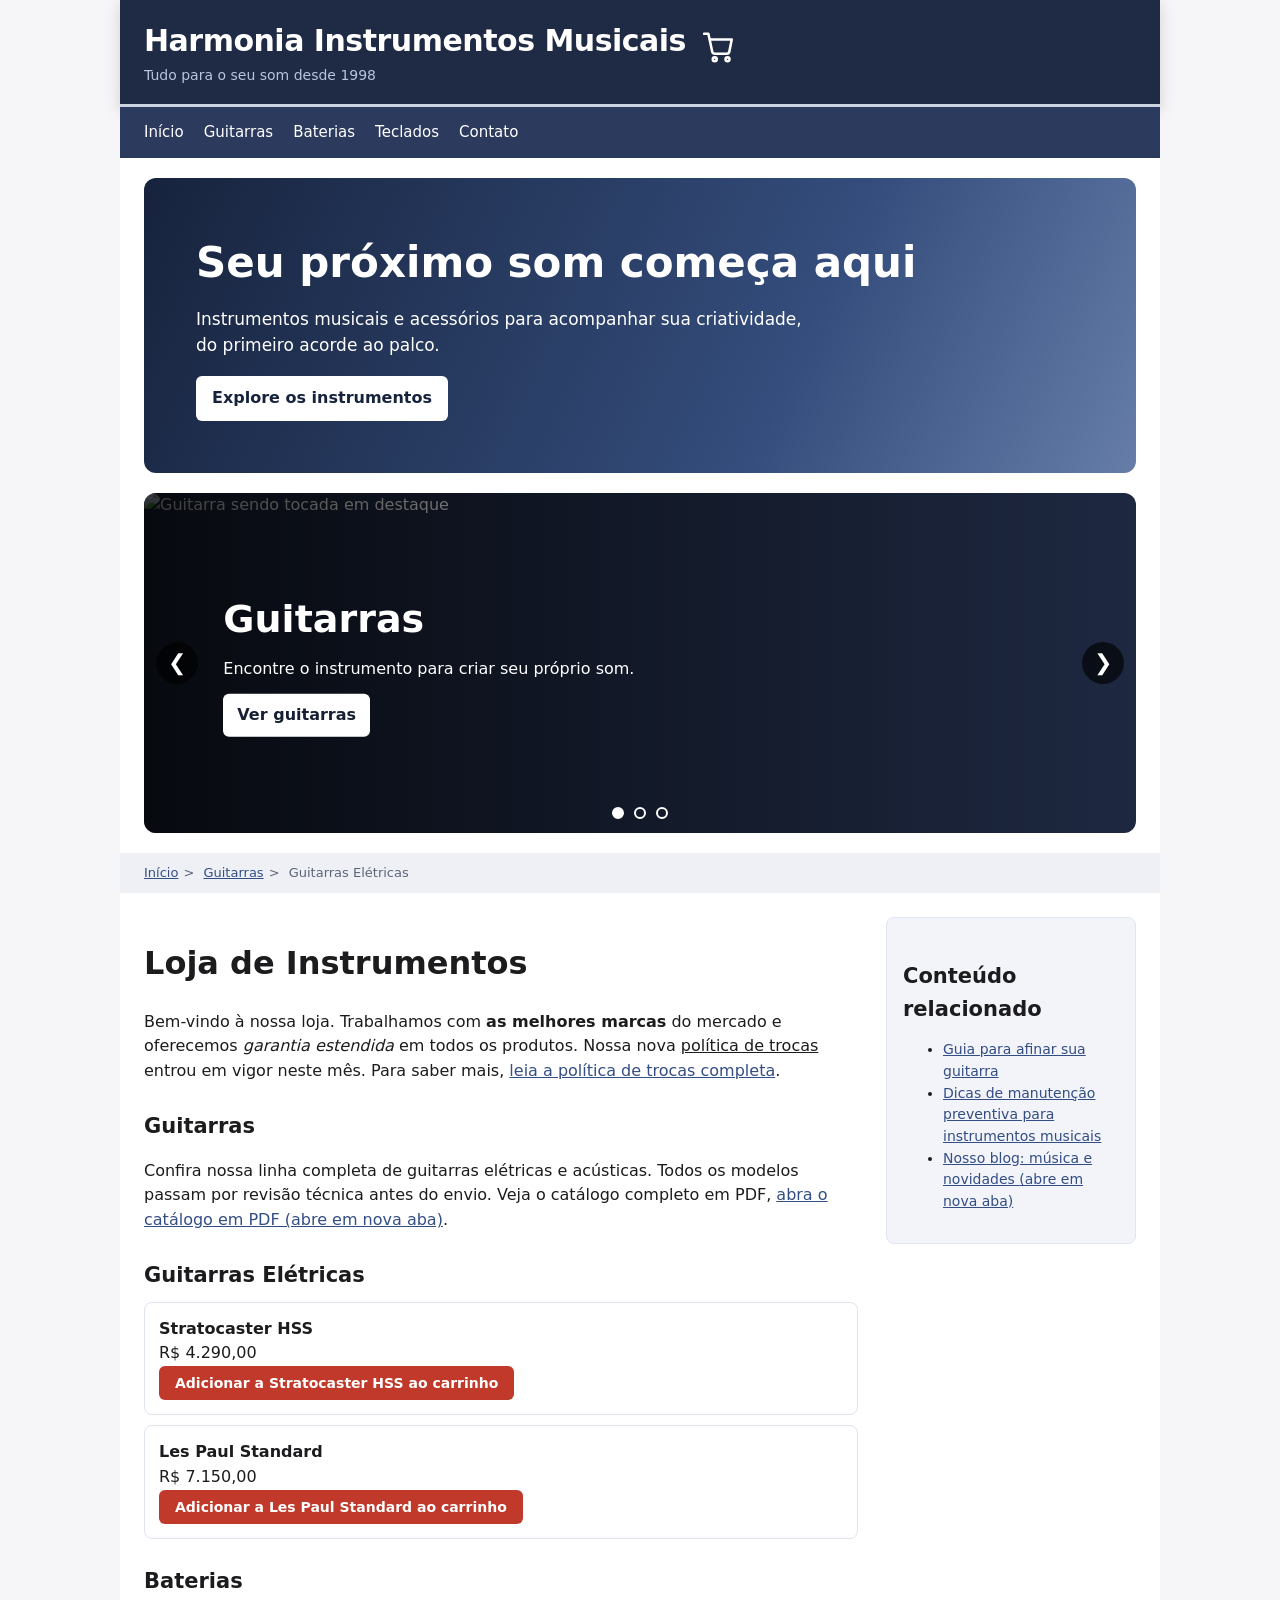
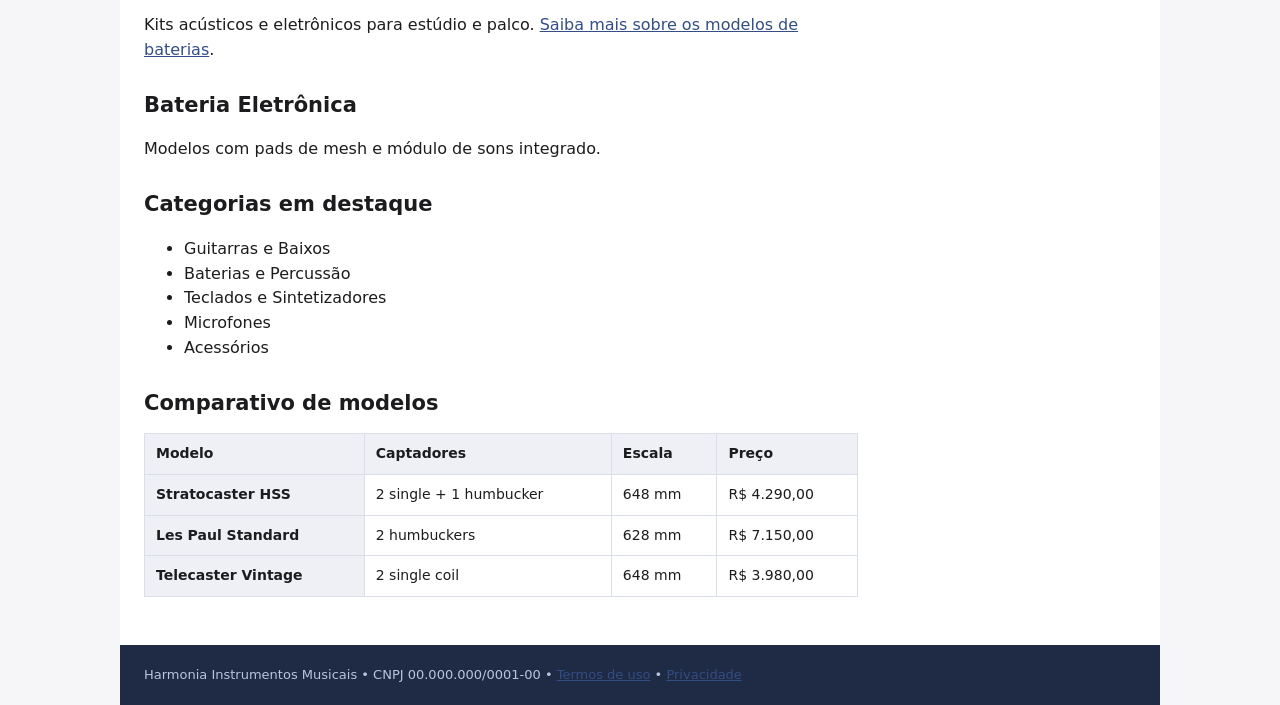
==== commit e45e169f: "mandando para main" ====
--- a/index.html
+++ b/index.html
@@ -198,56 +198,6 @@
         </tbody>
       </table>
 
-      <h2>Fale com um vendedor</h2>
-
-      <div class="aviso">
-        Os campos marcados com <span style="color:#c0392b">*</span> são obrigatórios.
-      </div>
-
-      <form action="/enviar" method="post">
-
-        <label for="nome">Nome completo</label>
-        <input type="text" id="nome" name="nome" placeholder="Digite seu nome completo" required>
-
-        <label for="email">E-mail</label>
-        <input type="email" id="email" name="email" placeholder="E-mail" required>
-        <span class="erro-msg">E-mail inválido</span>
-
-        <label for="telefone">Telefone</label>
-        <input type="text" id="telefone" name="telefone" placeholder="(00) 00000-0000">
-        <span class="erro-msg">Telefone inválido</span>
-
-        <label for="senha">Senha</label>
-        <input type="password" id="senha" name="senha" placeholder="Crie uma senha">
-
-        <fieldset>
-          <legend>Turno preferido para contato *</legend>
-          <label for="manha">
-            <input type="radio" name="turno" id="manha" value="manha" required> Manhã
-          </label>
-          <label for="tarde">
-            <input type="radio" name="turno" id="tarde" value="tarde"> Tarde
-          </label>
-          <label for="noite">
-            <input type="radio" name="turno" id="noite" value="noite"> Noite
-          </label>
-        </fieldset>
-
-        <fieldset>
-          <legend>Assuntos de interesse</legend>
-          <label for="i1">
-            <input type="checkbox" name="int" id="i1"> Guitarras
-          </label>
-          <label for="i2">
-            <input type="checkbox" name="int" id="i2"> Baterias
-          </label>
-          <label for="i3">
-            <input type="checkbox" name="int" id="i3"> Teclados
-          </label>
-        </fieldset>
-
-        <p><button type="submit" class="botao">Enviar</button></p>
-
       </form>
 
     </main>
